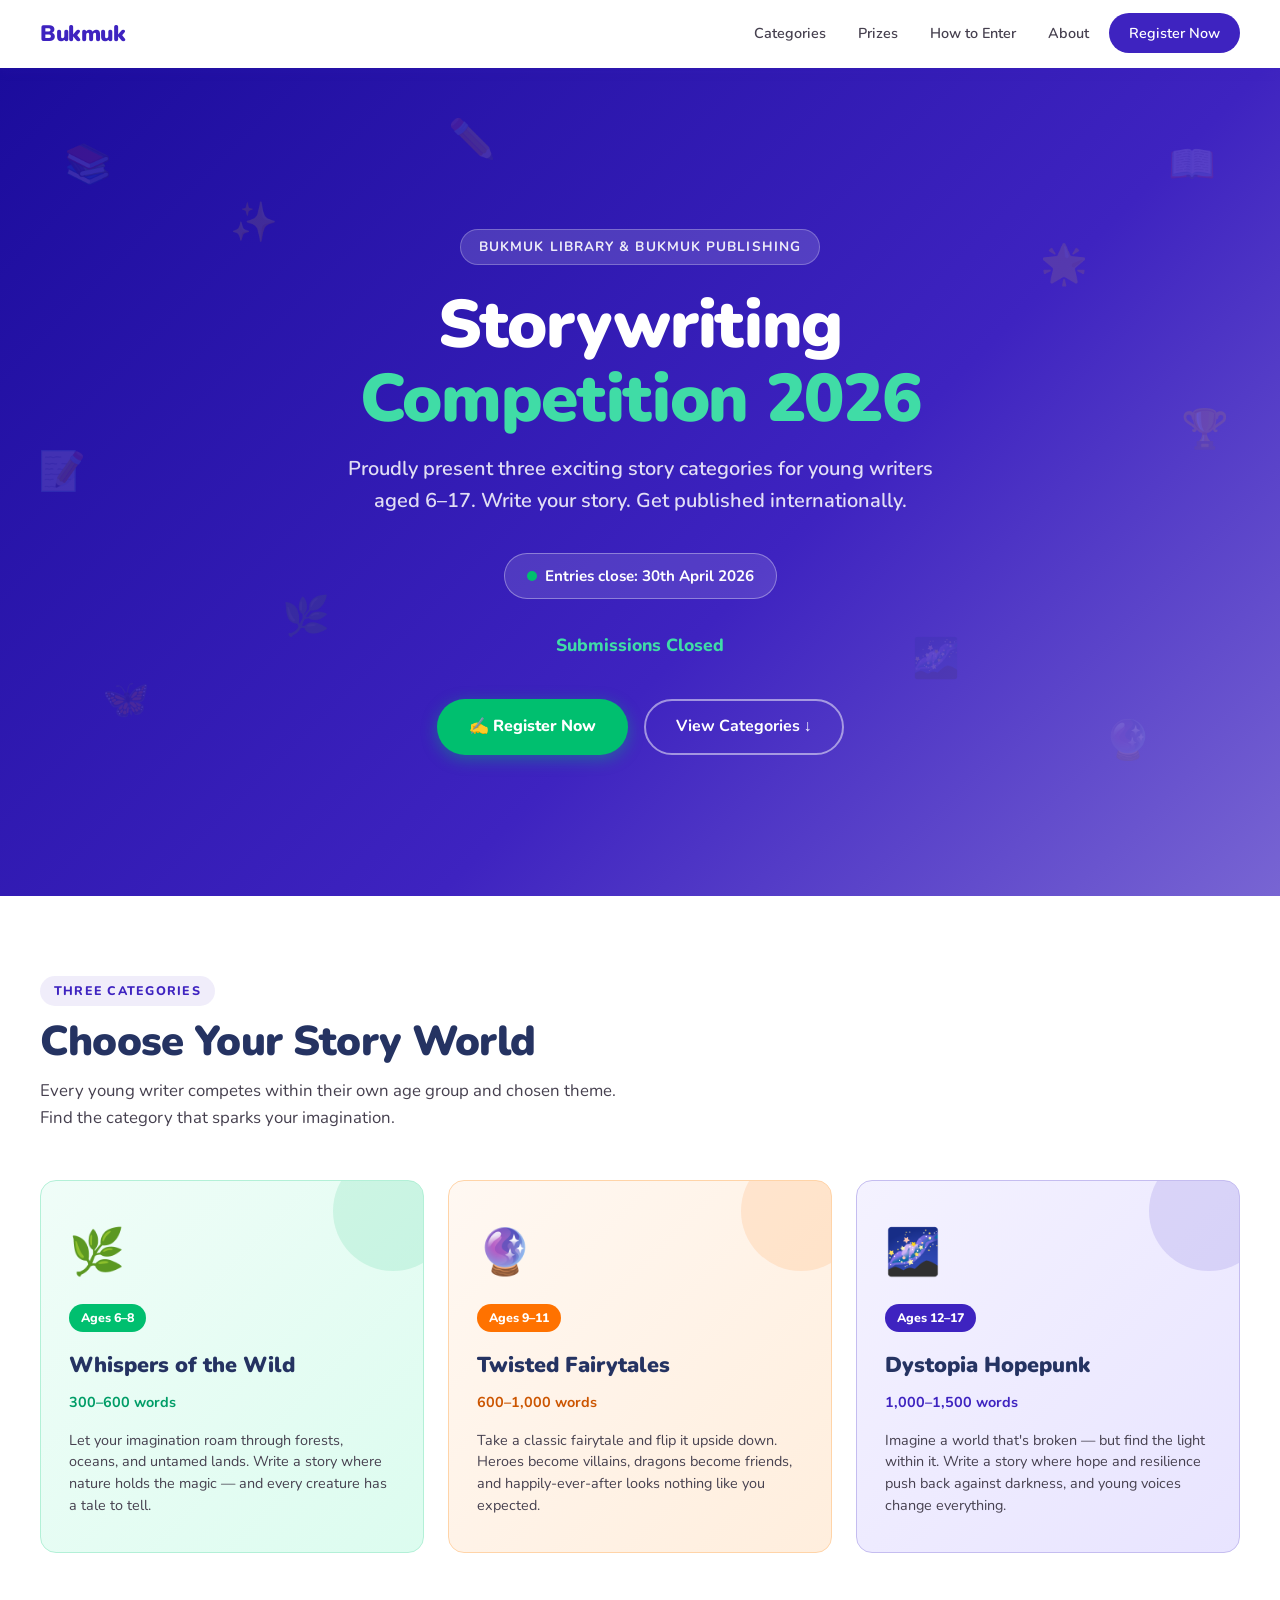
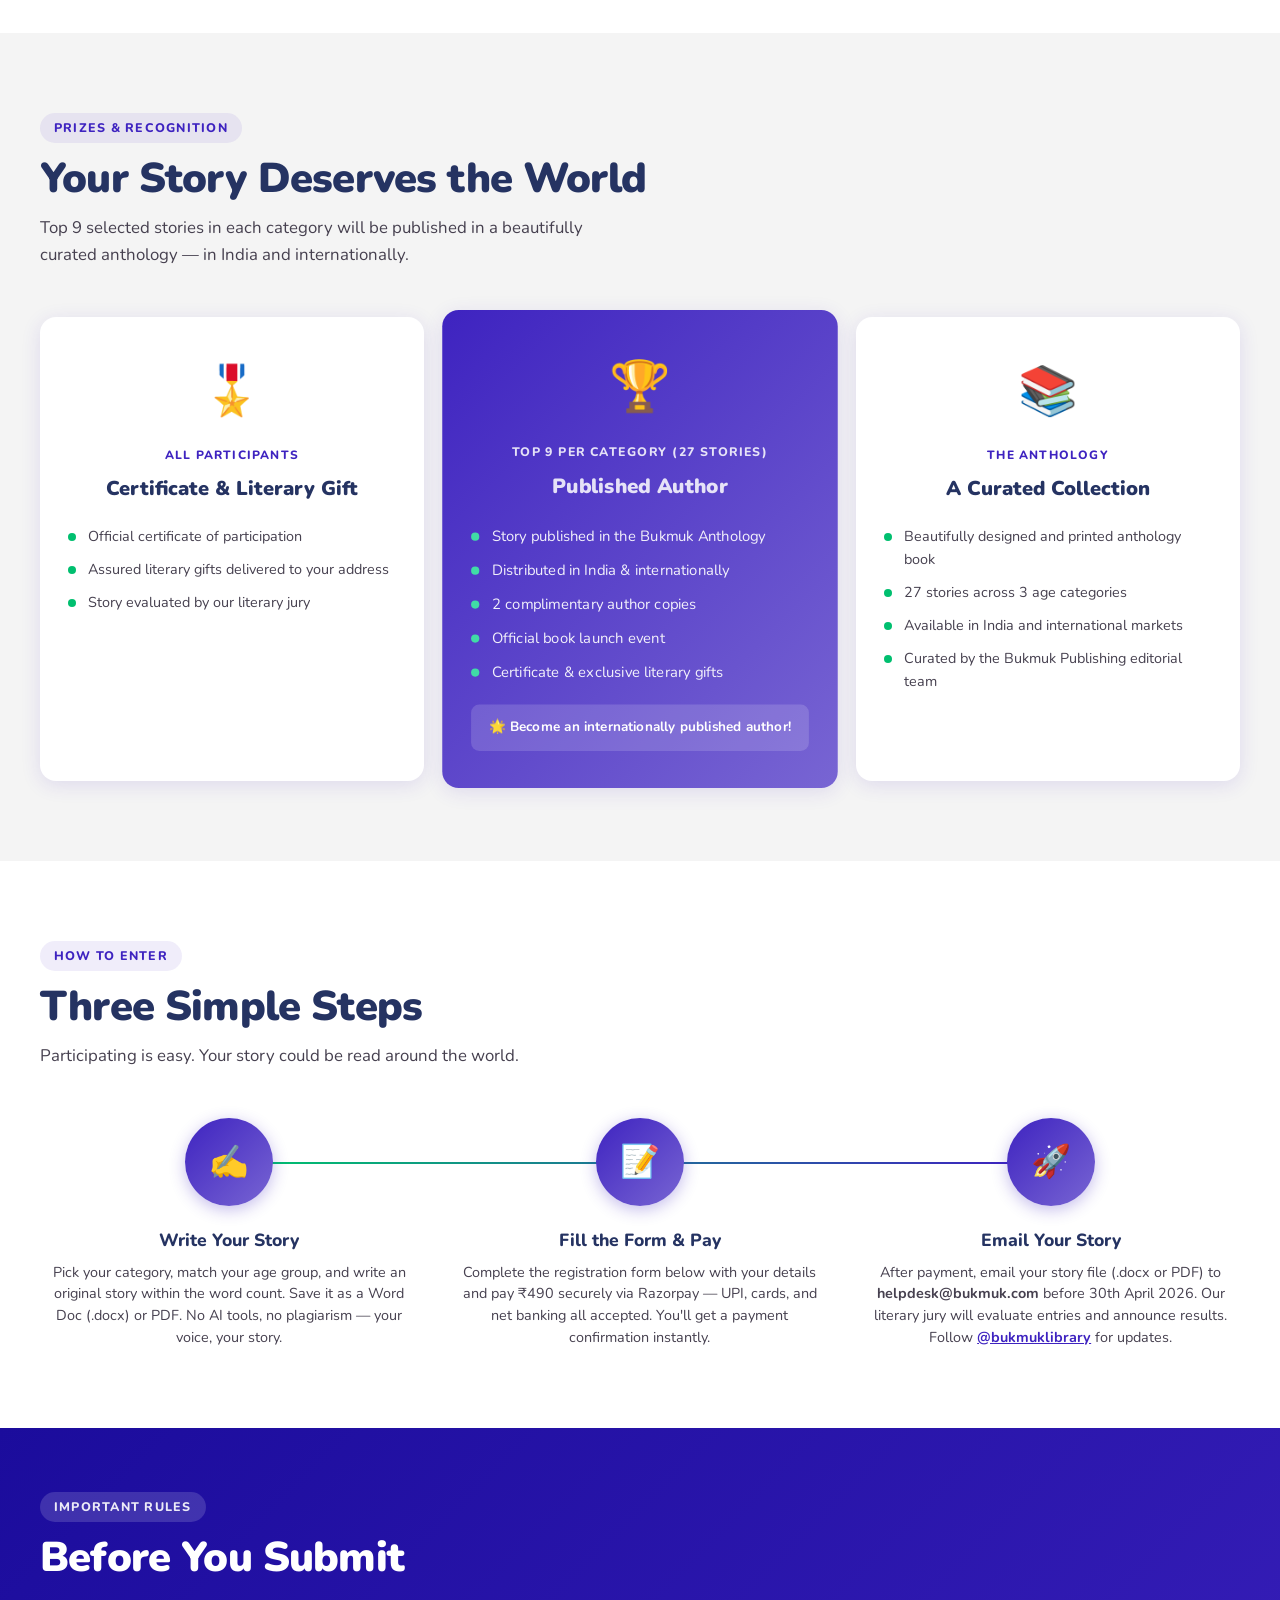
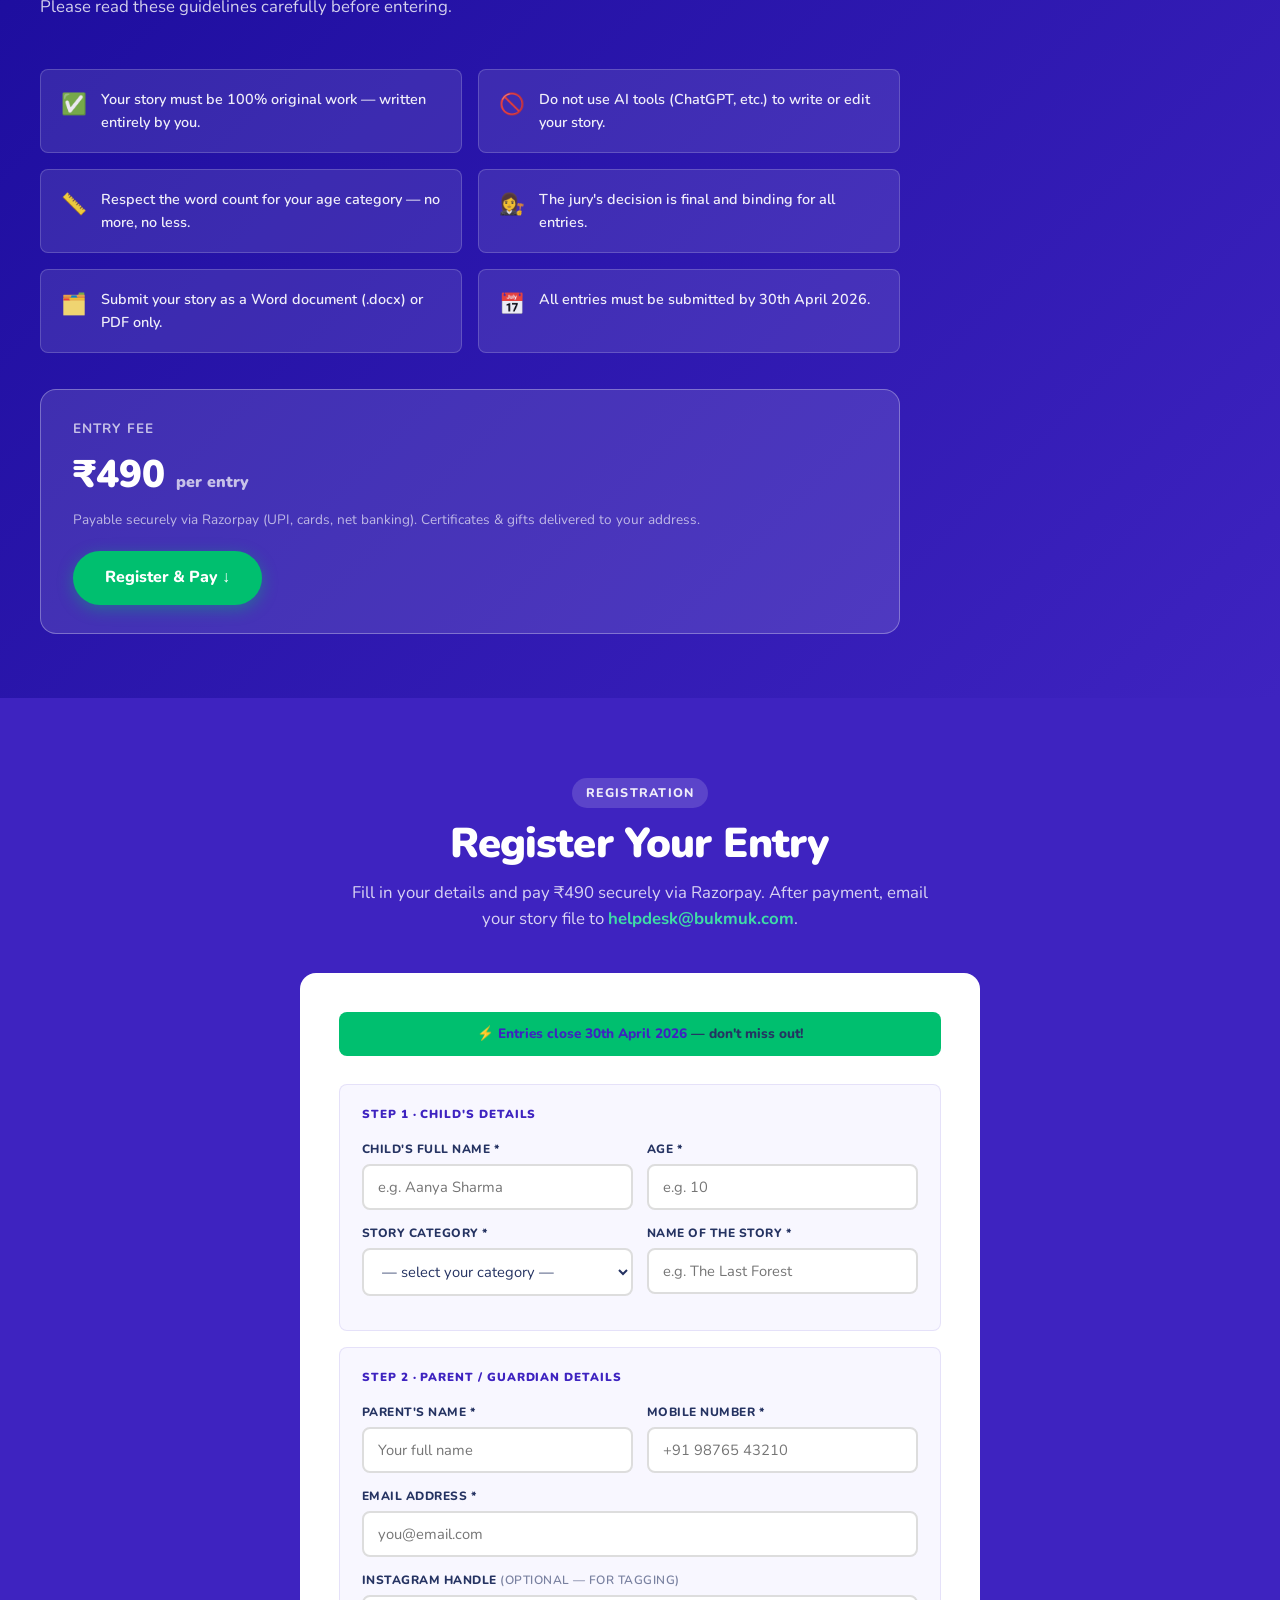
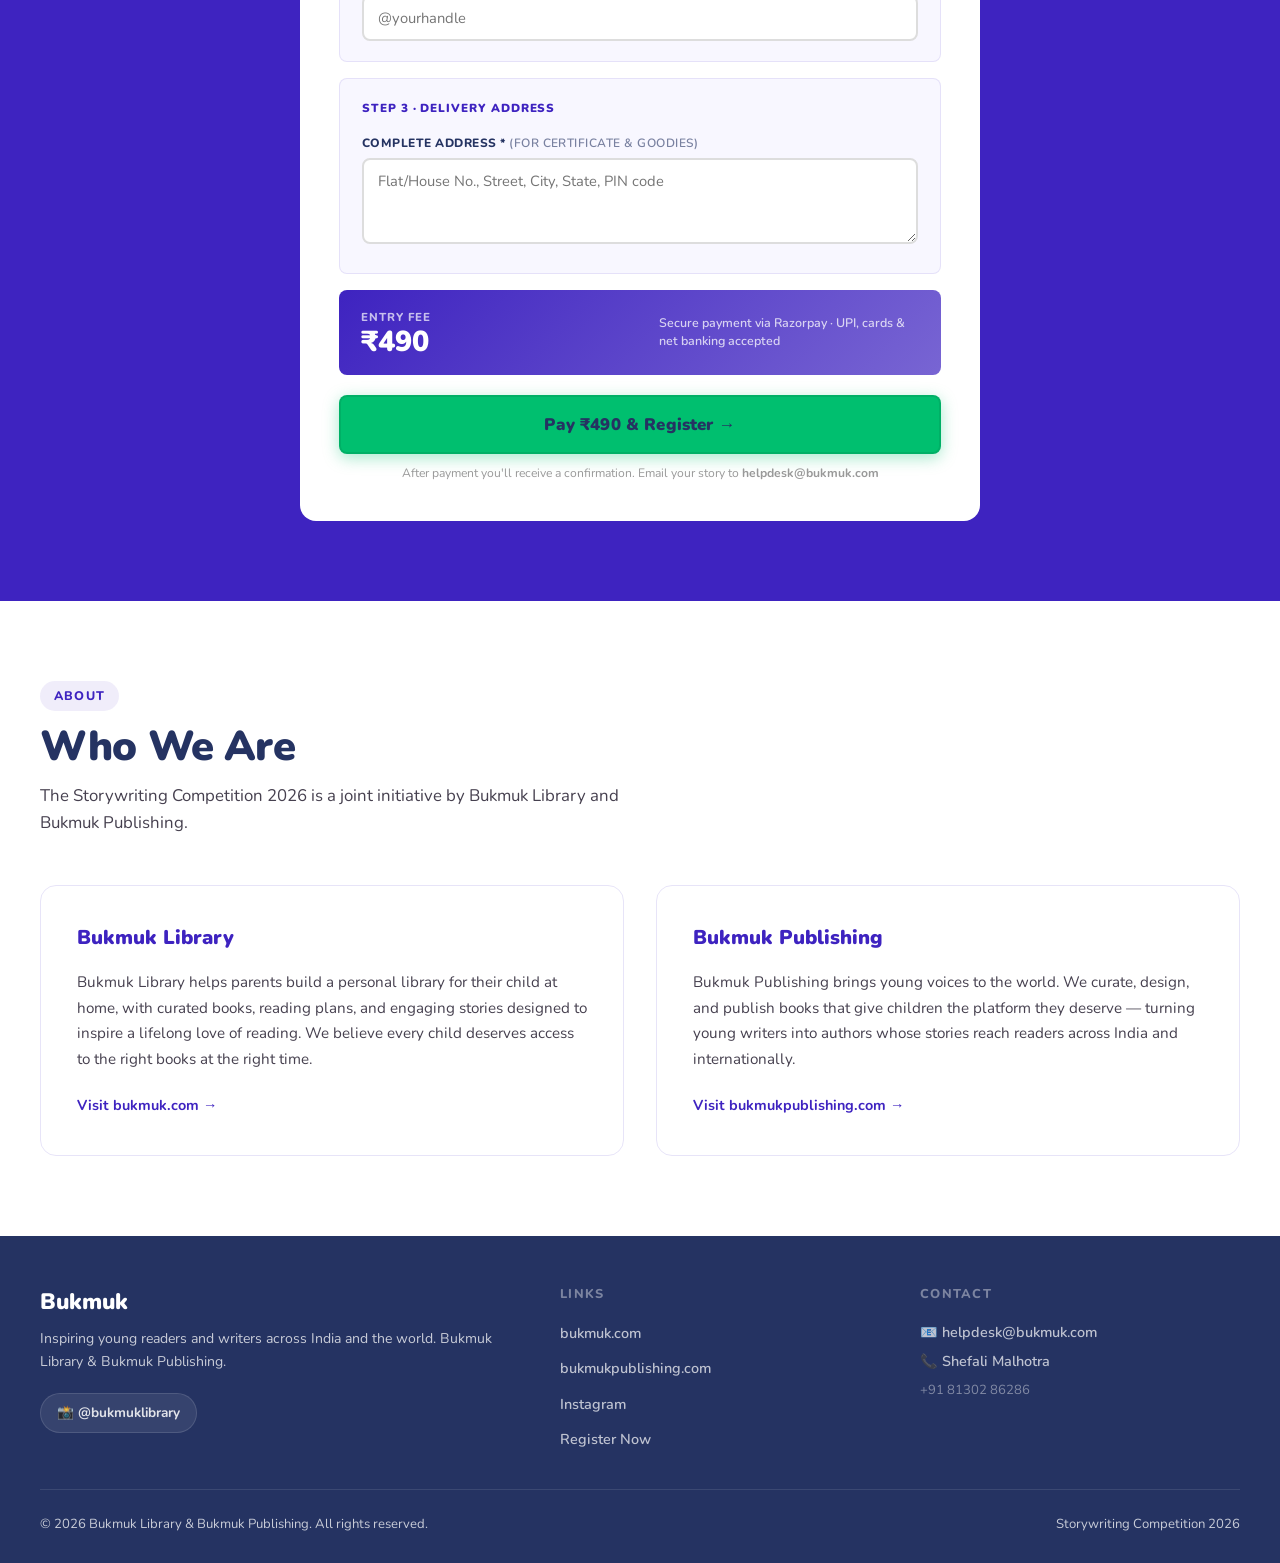
==== index.html @ b2854f67 "Launch Bukmuk Storywriting Competition 2026 landing page Static HTML/CSS/JS page with custom registr" ====
<!DOCTYPE html>
<html lang="en">
<head>
  <meta charset="UTF-8" />
  <meta name="viewport" content="width=device-width, initial-scale=1.0" />
  <title>Storywriting Competition 2026 — Bukmuk Library & Publishing</title>
  <meta name="description" content="Join the Bukmuk Storywriting Competition 2026! Three exciting categories for ages 6–17. Top stories published in an international anthology. Enter by 30th April 2026." />
  <meta property="og:title" content="Storywriting Competition 2026 — Bukmuk" />
  <meta property="og:description" content="Write your story. Get published internationally. Three categories for ages 6–17. Enter by 30th April 2026." />
  <meta property="og:image" content="https://www.bukmuk.com/assets/bukmuk-favicon.png" />
  <link rel="icon" href="https://bukmuk.com/assets/darklogo.png" type="image/png" />
  <link rel="preconnect" href="https://fonts.googleapis.com" />
  <link rel="preconnect" href="https://fonts.gstatic.com" crossorigin />
  <link href="https://fonts.googleapis.com/css2?family=Nunito:wght@400;600;700;800;900&display=swap" rel="stylesheet" />
  <link rel="stylesheet" href="styles.css" />
</head>
<body>

<!-- ─── NAV ─── -->
<nav>
  <div class="nav-inner">
    <a class="nav-logo" href="https://www.bukmuk.com" target="_blank" rel="noopener">
      <img src="https://bukmuk.com/assets/darklogo.png" alt="Bukmuk" onerror="this.style.display='none'" />
      <span class="nav-logo-text">Bukmuk</span>
    </a>
    <ul class="nav-links">
      <li><a href="#categories">Categories</a></li>
      <li><a href="#prizes">Prizes</a></li>
      <li><a href="#how-to">How to Enter</a></li>
      <li><a href="#about">About</a></li>
      <li><a href="#register" class="nav-cta">Register Now</a></li>
    </ul>
    <button class="hamburger" aria-label="Toggle menu">
      <span></span><span></span><span></span>
    </button>
  </div>
</nav>

<!-- ─── HERO ─── -->
<section class="hero" id="home">
  <div class="hero-deco" aria-hidden="true">
    <span>📚</span><span>✨</span><span>✏️</span>
    <span>🌟</span><span>📖</span><span>🦋</span>
    <span>🌿</span><span>🔮</span><span>🌌</span>
    <span>📝</span><span>🏆</span>
  </div>
  <div class="hero-content">
    <div class="hero-organiser">Bukmuk Library &amp; Bukmuk Publishing</div>
    <h1>Storywriting<br /><span>Competition 2026</span></h1>
    <p class="hero-sub">
      Proudly present three exciting story categories for young writers aged 6–17.
      Write your story. Get published internationally.
    </p>
    <div class="deadline-badge">
      <span class="pulse"></span>
      Entries close: 30th April 2026
    </div>
    <div class="countdown" aria-label="Countdown to deadline">
      <div class="count-block">
        <span class="count-num" id="cd-days">--</span>
        <span class="count-label">Days</span>
      </div>
      <div class="count-block">
        <span class="count-num" id="cd-hours">--</span>
        <span class="count-label">Hours</span>
      </div>
      <div class="count-block">
        <span class="count-num" id="cd-minutes">--</span>
        <span class="count-label">Mins</span>
      </div>
      <div class="count-block">
        <span class="count-num" id="cd-seconds">--</span>
        <span class="count-label">Secs</span>
      </div>
    </div>
    <div class="hero-btns">
      <a href="#register" class="btn-primary">✍️ Register Now</a>
      <a href="#categories" class="btn-outline">View Categories ↓</a>
    </div>
  </div>
</section>

<!-- ─── CATEGORIES ─── -->
<section id="categories">
  <div class="section-inner">
    <div class="section-tag">Three Categories</div>
    <h2 class="section-title">Choose Your Story World</h2>
    <p class="section-sub">
      Every young writer competes within their own age group and chosen theme.
      Find the category that sparks your imagination.
    </p>
    <div class="categories-grid">

      <div class="cat-card wild">
        <span class="cat-emoji">🌿</span>
        <div class="cat-badge">Ages 6–8</div>
        <h3 class="cat-name">Whispers of the Wild</h3>
        <p class="cat-accent">300–600 words</p>
        <p class="cat-desc">
          Let your imagination roam through forests, oceans, and untamed lands.
          Write a story where nature holds the magic — and every creature has a tale to tell.
        </p>
      </div>

      <div class="cat-card fairy">
        <span class="cat-emoji">🔮</span>
        <div class="cat-badge">Ages 9–11</div>
        <h3 class="cat-name">Twisted Fairytales</h3>
        <p class="cat-accent">600–1,000 words</p>
        <p class="cat-desc">
          Take a classic fairytale and flip it upside down. Heroes become villains,
          dragons become friends, and happily-ever-after looks nothing like you expected.
        </p>
      </div>

      <div class="cat-card dystopia">
        <span class="cat-emoji">🌌</span>
        <div class="cat-badge">Ages 12–17</div>
        <h3 class="cat-name">Dystopia Hopepunk</h3>
        <p class="cat-accent">1,000–1,500 words</p>
        <p class="cat-desc">
          Imagine a world that's broken — but find the light within it. Write a story
          where hope and resilience push back against darkness, and young voices change everything.
        </p>
      </div>

    </div>
  </div>
</section>

<!-- ─── PRIZES ─── -->
<section id="prizes">
  <div class="section-inner">
    <div class="section-tag">Prizes &amp; Recognition</div>
    <h2 class="section-title">Your Story Deserves the World</h2>
    <p class="section-sub">
      Top 9 selected stories in each category will be published in a beautifully curated
      anthology — in India and internationally.
    </p>
    <div class="prizes-grid">

      <div class="prize-card">
        <span class="prize-icon">🎖️</span>
        <div class="prize-tier">All Participants</div>
        <h3 class="prize-title">Certificate &amp; Literary Gift</h3>
        <ul class="prize-list">
          <li class="prize-item">Official certificate of participation</li>
          <li class="prize-item">Assured literary gifts delivered to your address</li>
          <li class="prize-item">Story evaluated by our literary jury</li>
        </ul>
      </div>

      <div class="prize-card featured">
        <span class="prize-icon">🏆</span>
        <div class="prize-tier">Top 9 Per Category (27 Stories)</div>
        <h3 class="prize-title">Published Author</h3>
        <ul class="prize-list">
          <li class="prize-item">Story published in the Bukmuk Anthology</li>
          <li class="prize-item">Distributed in India &amp; internationally</li>
          <li class="prize-item">2 complimentary author copies</li>
          <li class="prize-item">Official book launch event</li>
          <li class="prize-item">Certificate &amp; exclusive literary gifts</li>
        </ul>
        <div class="prize-highlight">🌟 Become an internationally published author!</div>
      </div>

      <div class="prize-card">
        <span class="prize-icon">📚</span>
        <div class="prize-tier">The Anthology</div>
        <h3 class="prize-title">A Curated Collection</h3>
        <ul class="prize-list">
          <li class="prize-item">Beautifully designed and printed anthology book</li>
          <li class="prize-item">27 stories across 3 age categories</li>
          <li class="prize-item">Available in India and international markets</li>
          <li class="prize-item">Curated by the Bukmuk Publishing editorial team</li>
        </ul>
      </div>

    </div>
  </div>
</section>

<!-- ─── HOW TO ENTER ─── -->
<section id="how-to">
  <div class="section-inner">
    <div class="section-tag">How to Enter</div>
    <h2 class="section-title">Three Simple Steps</h2>
    <p class="section-sub">
      Participating is easy. Your story could be read around the world.
    </p>
    <div class="steps-grid">

      <div class="step">
        <div class="step-num" aria-hidden="true">✍️</div>
        <h3 class="step-title">Write Your Story</h3>
        <p class="step-desc">
          Pick your category, match your age group, and write an original story
          within the word count. Save it as a Word Doc (.docx) or PDF.
          No AI tools, no plagiarism — your voice, your story.
        </p>
      </div>

      <div class="step">
        <div class="step-num" aria-hidden="true">📝</div>
        <h3 class="step-title">Fill the Form &amp; Pay</h3>
        <p class="step-desc">
          Complete the registration form below with your details and pay
          ₹490 securely via Razorpay — UPI, cards, and net banking all accepted.
          You'll get a payment confirmation instantly.
        </p>
      </div>

      <div class="step">
        <div class="step-num" aria-hidden="true">🚀</div>
        <h3 class="step-title">Email Your Story</h3>
        <p class="step-desc">
          After payment, email your story file (.docx or PDF) to
          <strong>helpdesk@bukmuk.com</strong> before 30th April 2026.
          Our literary jury will evaluate entries and announce results.
          Follow <a href="https://www.instagram.com/bukmuklibrary/" target="_blank" rel="noopener" style="color:var(--primary);font-weight:700;">@bukmuklibrary</a> for updates.
        </p>
      </div>

    </div>
  </div>
</section>

<!-- ─── RULES ─── -->
<section id="rules">
  <div class="section-inner">
    <div class="section-tag">Important Rules</div>
    <h2 class="section-title">Before You Submit</h2>
    <p class="section-sub">Please read these guidelines carefully before entering.</p>
    <div class="rules-grid">
      <div class="rule-item">
        <span class="rule-icon">✅</span>
        <span>Your story must be 100% original work — written entirely by you.</span>
      </div>
      <div class="rule-item">
        <span class="rule-icon">🚫</span>
        <span>Do not use AI tools (ChatGPT, etc.) to write or edit your story.</span>
      </div>
      <div class="rule-item">
        <span class="rule-icon">📏</span>
        <span>Respect the word count for your age category — no more, no less.</span>
      </div>
      <div class="rule-item">
        <span class="rule-icon">👩‍⚖️</span>
        <span>The jury's decision is final and binding for all entries.</span>
      </div>
      <div class="rule-item">
        <span class="rule-icon">🗂️</span>
        <span>Submit your story as a Word document (.docx) or PDF only.</span>
      </div>
      <div class="rule-item">
        <span class="rule-icon">📅</span>
        <span>All entries must be submitted by 30th April 2026.</span>
      </div>
    </div>
    <div class="entry-fee-box">
      <div>
        <div class="fee-label">Entry Fee</div>
        <div class="fee-amount">₹490 <span style="font-size:1rem;opacity:0.7;">per entry</span></div>
        <div class="fee-note">Payable securely via Razorpay (UPI, cards, net banking). Certificates &amp; gifts delivered to your address.</div>
      </div>
      <a href="#register" class="btn-primary" style="background:var(--accent);">Register &amp; Pay ↓</a>
    </div>
  </div>
</section>

<!-- ─── REGISTRATION FORM ─── -->
<section id="register" style="background:var(--primary);">
  <div class="section-inner" style="text-align:center;">
    <div class="section-tag" style="background:rgba(255,255,255,0.15);color:rgba(255,255,255,0.9);">Registration</div>
    <h2 class="section-title" style="color:var(--white);">Register Your Entry</h2>
    <p class="section-sub" style="margin:0 auto 40px;color:rgba(255,255,255,0.8);">
      Fill in your details and pay ₹490 securely via Razorpay.
      After payment, email your story file to <strong style="color:var(--accent-light);">helpdesk@bukmuk.com</strong>.
    </p>

    <div class="reg-form" id="reg-form-wrap">
      <div class="urgency-bar">
        ⚡ <span>Entries close 30th April 2026</span> — don't miss out!
      </div>

      <form id="entryForm" onsubmit="return false;" novalidate>

        <!-- STEP 1: Child details -->
        <div class="form-section">
          <div class="form-section-label">Step 1 · Child's Details</div>
          <div class="form-row">
            <div class="fg">
              <label for="child_name">Child's Full Name *</label>
              <input type="text" id="child_name" placeholder="e.g. Aanya Sharma" required />
            </div>
            <div class="fg">
              <label for="child_age">Age *</label>
              <input type="number" id="child_age" placeholder="e.g. 10" min="6" max="17" required />
            </div>
          </div>
          <div class="form-row">
            <div class="fg">
              <label for="theme">Story Category *</label>
              <select id="theme" required>
                <option value="">— select your category —</option>
                <option value="Whispers of the Wild (Ages 6–8, 300–600 words)">🌿 Whispers of the Wild &nbsp;·&nbsp; Ages 6–8</option>
                <option value="Twisted Fairytales (Ages 9–11, 600–1000 words)">🔮 Twisted Fairytales &nbsp;·&nbsp; Ages 9–11</option>
                <option value="Dystopia Hopepunk (Ages 12–17, 1000–1500 words)">🌌 Dystopia Hopepunk &nbsp;·&nbsp; Ages 12–17</option>
              </select>
            </div>
            <div class="fg">
              <label for="story_title">Name of the Story *</label>
              <input type="text" id="story_title" placeholder="e.g. The Last Forest" required />
            </div>
          </div>
        </div>

        <!-- STEP 2: Parent / Contact -->
        <div class="form-section">
          <div class="form-section-label">Step 2 · Parent / Guardian Details</div>
          <div class="form-row">
            <div class="fg">
              <label for="parent_name">Parent's Name *</label>
              <input type="text" id="parent_name" placeholder="Your full name" required />
            </div>
            <div class="fg">
              <label for="mobile">Mobile Number *</label>
              <input type="tel" id="mobile" placeholder="+91 98765 43210" required />
            </div>
          </div>
          <div class="fg">
            <label for="email">Email Address *</label>
            <input type="email" id="email" placeholder="you@email.com" required />
          </div>
          <div class="fg">
            <label for="instagram">Instagram Handle <span style="font-weight:600;opacity:0.6;">(optional — for tagging)</span></label>
            <input type="text" id="instagram" placeholder="@yourhandle" />
          </div>
        </div>

        <!-- STEP 3: Delivery address -->
        <div class="form-section">
          <div class="form-section-label">Step 3 · Delivery Address</div>
          <div class="fg">
            <label for="address">Complete Address * <span style="font-weight:600;opacity:0.6;">(for certificate &amp; goodies)</span></label>
            <textarea id="address" rows="3" placeholder="Flat/House No., Street, City, State, PIN code" required></textarea>
          </div>
        </div>

        <!-- FEE BOX -->
        <div class="fee-preview">
          <div>
            <div class="fee-preview-label">Entry Fee</div>
            <div class="fee-preview-amt">₹490</div>
          </div>
          <div class="fee-preview-note">
            Secure payment via Razorpay · UPI, cards &amp; net banking accepted
          </div>
        </div>

        <button type="button" id="pay-btn" onclick="startPayment()">
          Pay ₹490 &amp; Register →
        </button>
        <p class="form-note">After payment you'll receive a confirmation. Email your story to <strong>helpdesk@bukmuk.com</strong></p>
      </form>
    </div>

  </div>
</section>

<!-- ─── ABOUT ─── -->
<section id="about">
  <div class="section-inner">
    <div class="section-tag">About</div>
    <h2 class="section-title">Who We Are</h2>
    <p class="section-sub">The Storywriting Competition 2026 is a joint initiative by Bukmuk Library and Bukmuk Publishing.</p>
    <div class="about-grid">

      <div class="about-card">
        <div class="about-logo-wrap">
          <img src="https://bukmuk.com/assets/darklogo.png" alt="Bukmuk Library" onerror="this.style.display='none'" />
          <span class="about-brand-name">Bukmuk Library</span>
        </div>
        <p>
          Bukmuk Library helps parents build a personal library for their child at home,
          with curated books, reading plans, and engaging stories designed to inspire
          a lifelong love of reading. We believe every child deserves access to the right
          books at the right time.
        </p>
        <a href="https://www.bukmuk.com" target="_blank" rel="noopener" class="about-link">
          Visit bukmuk.com →
        </a>
      </div>

      <div class="about-card">
        <div class="about-logo-wrap">
          <img src="https://bukmuk.com/assets/darklogo.png" alt="Bukmuk Publishing" onerror="this.style.display='none'" />
          <span class="about-brand-name">Bukmuk Publishing</span>
        </div>
        <p>
          Bukmuk Publishing brings young voices to the world. We curate, design, and
          publish books that give children the platform they deserve — turning young
          writers into authors whose stories reach readers across India and internationally.
        </p>
        <a href="https://bukmukpublishing.com" target="_blank" rel="noopener" class="about-link">
          Visit bukmukpublishing.com →
        </a>
      </div>

    </div>
  </div>
</section>

<!-- ─── FOOTER ─── -->
<footer>
  <div class="footer-inner">
    <div class="footer-top">
      <div>
        <div class="footer-brand-name">Bukmuk</div>
        <p class="footer-brand-desc">
          Inspiring young readers and writers across India and the world.
          Bukmuk Library &amp; Bukmuk Publishing.
        </p>
        <a href="https://www.instagram.com/bukmuklibrary/" target="_blank" rel="noopener" class="social-link">
          📸 @bukmuklibrary
        </a>
      </div>
      <div class="footer-col">
        <h4>Links</h4>
        <ul>
          <li><a href="https://www.bukmuk.com" target="_blank" rel="noopener">bukmuk.com</a></li>
          <li><a href="https://bukmukpublishing.com" target="_blank" rel="noopener">bukmukpublishing.com</a></li>
          <li><a href="https://www.instagram.com/bukmuklibrary/" target="_blank" rel="noopener">Instagram</a></li>
          <li><a href="#register">Register Now</a></li>
        </ul>
      </div>
      <div class="footer-col">
        <h4>Contact</h4>
        <p class="contact-line">📧 <a href="mailto:helpdesk@bukmuk.com">helpdesk@bukmuk.com</a></p>
        <p class="contact-line">📞 <a href="tel:+918130286286">Shefali Malhotra</a></p>
        <p class="contact-line" style="font-size:0.82rem;opacity:0.6;margin-top:4px;">+91 81302 86286</p>
      </div>
    </div>
    <div class="footer-bottom">
      <span>© 2026 Bukmuk Library &amp; Bukmuk Publishing. All rights reserved.</span>
      <span>Storywriting Competition 2026</span>
    </div>
  </div>
</footer>

<script src="https://checkout.razorpay.com/v1/checkout.js"></script>
<script src="script.js"></script>
</body>
</html>
---- styles.css ----
:root {
  --primary: #3e23c0;
  --primary-dark: #1b0c9c;
  --primary-light: #7865d3;
  --accent: #00bf6f;
  --accent-dark: #009d67;
  --accent-light: #40dca6;
  --warm: #ff7200;
  --warm-light: #ff9c40;
  --bg: #f4f4f4;
  --white: #ffffff;
  --text-dark: #253362;
  --text-body: #46404f;
  --shadow: 0 4px 20px rgba(62, 35, 192, 0.12);
  --shadow-hover: 0 8px 30px rgba(62, 35, 192, 0.22);
  --radius: 16px;
  --radius-sm: 8px;
}

* { margin: 0; padding: 0; box-sizing: border-box; }

html { scroll-behavior: smooth; }

body {
  font-family: 'Nunito', sans-serif;
  background: var(--bg);
  color: var(--text-body);
  line-height: 1.6;
  overflow-x: hidden;
}

/* ─── NAV ─── */
nav {
  position: sticky;
  top: 0;
  z-index: 1000;
  background: var(--white);
  box-shadow: 0 2px 12px rgba(62, 35, 192, 0.1);
  padding: 0 24px;
}

.nav-inner {
  max-width: 1200px;
  margin: 0 auto;
  display: flex;
  align-items: center;
  justify-content: space-between;
  height: 68px;
}

.nav-logo {
  display: flex;
  align-items: center;
  gap: 10px;
  text-decoration: none;
}

.nav-logo img {
  height: 36px;
  width: auto;
}

.nav-logo-text {
  font-size: 1.4rem;
  font-weight: 900;
  color: var(--primary);
  letter-spacing: -0.02em;
}

.nav-links {
  display: flex;
  align-items: center;
  gap: 8px;
  list-style: none;
}

.nav-links a {
  text-decoration: none;
  color: var(--text-body);
  font-weight: 600;
  font-size: 0.9rem;
  padding: 8px 12px;
  border-radius: var(--radius-sm);
  transition: color 0.2s, background 0.2s;
}

.nav-links a:hover { color: var(--primary); background: rgba(62, 35, 192, 0.06); }

.nav-cta {
  background: var(--primary) !important;
  color: var(--white) !important;
  padding: 10px 20px !important;
  border-radius: 50px !important;
}

.nav-cta:hover { background: var(--primary-dark) !important; }

.hamburger {
  display: none;
  flex-direction: column;
  gap: 5px;
  cursor: pointer;
  padding: 8px;
  background: none;
  border: none;
}

.hamburger span {
  display: block;
  width: 24px;
  height: 2.5px;
  background: var(--primary);
  border-radius: 2px;
  transition: all 0.3s;
}

.hamburger.open span:nth-child(1) { transform: rotate(45deg) translate(5px, 5px); }
.hamburger.open span:nth-child(2) { opacity: 0; }
.hamburger.open span:nth-child(3) { transform: rotate(-45deg) translate(5px, -5px); }

/* ─── HERO ─── */
.hero {
  background: linear-gradient(135deg, var(--primary-dark) 0%, var(--primary) 60%, var(--primary-light) 100%);
  min-height: 92vh;
  display: flex;
  align-items: center;
  justify-content: center;
  text-align: center;
  position: relative;
  overflow: hidden;
  padding: 80px 24px 60px;
}

.hero-deco {
  position: absolute;
  inset: 0;
  pointer-events: none;
  overflow: hidden;
}

.hero-deco span {
  position: absolute;
  font-size: clamp(1.5rem, 3vw, 2.8rem);
  opacity: 0.12;
  animation: float 6s ease-in-out infinite;
  user-select: none;
}

.hero-deco span:nth-child(1)  { top: 8%;  left: 5%;  animation-delay: 0s; }
.hero-deco span:nth-child(2)  { top: 15%; left: 18%; animation-delay: 1s; }
.hero-deco span:nth-child(3)  { top: 5%;  left: 35%; animation-delay: 2s; }
.hero-deco span:nth-child(4)  { top: 20%; right: 15%;animation-delay: 0.5s; }
.hero-deco span:nth-child(5)  { top: 8%;  right: 5%; animation-delay: 1.5s; }
.hero-deco span:nth-child(6)  { bottom: 20%; left: 8%; animation-delay: 2.5s; }
.hero-deco span:nth-child(7)  { bottom: 30%; left: 22%;animation-delay: 0.8s; }
.hero-deco span:nth-child(8)  { bottom: 15%; right: 10%;animation-delay: 1.8s; }
.hero-deco span:nth-child(9)  { bottom: 25%; right: 25%;animation-delay: 0.3s; }
.hero-deco span:nth-child(10) { top: 45%; left: 3%;  animation-delay: 2.2s; }
.hero-deco span:nth-child(11) { top: 40%; right: 4%; animation-delay: 1.2s; }

@keyframes float {
  0%, 100% { transform: translateY(0) rotate(0deg); }
  50% { transform: translateY(-14px) rotate(8deg); }
}

.hero-content { position: relative; z-index: 1; max-width: 820px; }

.hero-organiser {
  display: inline-block;
  background: rgba(255,255,255,0.15);
  color: rgba(255,255,255,0.9);
  font-size: 0.85rem;
  font-weight: 700;
  letter-spacing: 0.08em;
  text-transform: uppercase;
  padding: 6px 18px;
  border-radius: 50px;
  margin-bottom: 24px;
  border: 1px solid rgba(255,255,255,0.25);
}

.hero h1 {
  font-size: clamp(2.4rem, 6vw, 4.2rem);
  font-weight: 900;
  color: var(--white);
  line-height: 1.1;
  letter-spacing: -0.02em;
  margin-bottom: 16px;
}

.hero h1 span { color: var(--accent-light); }

.hero-sub {
  font-size: clamp(1rem, 2.5vw, 1.25rem);
  color: rgba(255,255,255,0.85);
  font-weight: 600;
  margin-bottom: 36px;
  max-width: 600px;
  margin-left: auto;
  margin-right: auto;
}

.deadline-badge {
  display: inline-flex;
  align-items: center;
  gap: 8px;
  background: rgba(255,255,255,0.12);
  border: 1.5px solid rgba(255,255,255,0.35);
  color: var(--white);
  padding: 10px 22px;
  border-radius: 50px;
  font-weight: 700;
  font-size: 0.95rem;
  margin-bottom: 32px;
}

.deadline-badge .pulse {
  width: 10px;
  height: 10px;
  background: var(--accent);
  border-radius: 50%;
  animation: pulse 1.5s ease-in-out infinite;
  flex-shrink: 0;
}

@keyframes pulse {
  0%, 100% { transform: scale(1); opacity: 1; }
  50% { transform: scale(1.4); opacity: 0.7; }
}

/* Countdown */
.countdown {
  display: flex;
  justify-content: center;
  gap: 16px;
  margin-bottom: 40px;
}

.count-block {
  background: rgba(255,255,255,0.12);
  border: 1px solid rgba(255,255,255,0.2);
  border-radius: var(--radius-sm);
  padding: 12px 18px;
  min-width: 72px;
  text-align: center;
}

.count-num {
  display: block;
  font-size: 2rem;
  font-weight: 900;
  color: var(--white);
  line-height: 1;
}

.count-label {
  display: block;
  font-size: 0.7rem;
  font-weight: 700;
  color: rgba(255,255,255,0.65);
  text-transform: uppercase;
  letter-spacing: 0.06em;
  margin-top: 4px;
}

.hero-btns {
  display: flex;
  gap: 16px;
  justify-content: center;
  flex-wrap: wrap;
}

.btn-primary {
  background: var(--accent);
  color: var(--white);
  text-decoration: none;
  font-weight: 800;
  font-size: 1rem;
  padding: 14px 32px;
  border-radius: 50px;
  transition: background 0.2s, transform 0.2s, box-shadow 0.2s;
  display: inline-flex;
  align-items: center;
  gap: 8px;
  box-shadow: 0 4px 16px rgba(0, 191, 111, 0.4);
}

.btn-primary:hover {
  background: var(--accent-dark);
  transform: translateY(-2px);
  box-shadow: 0 8px 24px rgba(0, 191, 111, 0.5);
}

.btn-outline {
  background: transparent;
  color: var(--white);
  text-decoration: none;
  font-weight: 700;
  font-size: 1rem;
  padding: 13px 30px;
  border-radius: 50px;
  border: 2px solid rgba(255,255,255,0.5);
  transition: all 0.2s;
  display: inline-flex;
  align-items: center;
  gap: 8px;
}

.btn-outline:hover {
  background: rgba(255,255,255,0.12);
  border-color: rgba(255,255,255,0.8);
  transform: translateY(-2px);
}

/* ─── SECTIONS COMMON ─── */
section { padding: 80px 24px; }
.section-inner { max-width: 1200px; margin: 0 auto; }

.section-tag {
  display: inline-block;
  background: rgba(62, 35, 192, 0.08);
  color: var(--primary);
  font-size: 0.78rem;
  font-weight: 800;
  letter-spacing: 0.1em;
  text-transform: uppercase;
  padding: 5px 14px;
  border-radius: 50px;
  margin-bottom: 12px;
}

.section-title {
  font-size: clamp(1.8rem, 4vw, 2.6rem);
  font-weight: 900;
  color: var(--text-dark);
  line-height: 1.15;
  margin-bottom: 12px;
  letter-spacing: -0.02em;
}

.section-sub {
  font-size: 1.05rem;
  color: var(--text-body);
  max-width: 600px;
  margin-bottom: 48px;
}

/* ─── CATEGORIES ─── */
#categories { background: var(--white); }

.categories-grid {
  display: grid;
  grid-template-columns: repeat(3, 1fr);
  gap: 24px;
}

.cat-card {
  border-radius: var(--radius);
  padding: 36px 28px;
  position: relative;
  overflow: hidden;
  transition: transform 0.3s, box-shadow 0.3s;
  cursor: default;
}

.cat-card:hover {
  transform: translateY(-6px);
  box-shadow: var(--shadow-hover);
}

.cat-card::before {
  content: '';
  position: absolute;
  top: -30px;
  right: -30px;
  width: 120px;
  height: 120px;
  border-radius: 50%;
  opacity: 0.12;
  transition: transform 0.3s;
}

.cat-card:hover::before { transform: scale(1.3); }

.cat-card.wild {
  background: linear-gradient(135deg, #f0fdf8, #dcfcef);
  border: 1.5px solid #b3f0d7;
}
.cat-card.wild::before { background: var(--accent); }
.cat-card.wild .cat-accent { color: var(--accent-dark); }
.cat-card.wild .cat-badge { background: var(--accent); }

.cat-card.fairy {
  background: linear-gradient(135deg, #fff8f2, #ffeedd);
  border: 1.5px solid #ffd4a8;
}
.cat-card.fairy::before { background: var(--warm); }
.cat-card.fairy .cat-accent { color: #cc5500; }
.cat-card.fairy .cat-badge { background: var(--warm); }

.cat-card.dystopia {
  background: linear-gradient(135deg, #f4f2ff, #e8e4ff);
  border: 1.5px solid #c5bdf0;
}
.cat-card.dystopia::before { background: var(--primary); }
.cat-card.dystopia .cat-accent { color: var(--primary); }
.cat-card.dystopia .cat-badge { background: var(--primary); }

.cat-emoji {
  font-size: 2.8rem;
  margin-bottom: 16px;
  display: block;
}

.cat-name {
  font-size: 1.35rem;
  font-weight: 900;
  color: var(--text-dark);
  margin-bottom: 8px;
}

.cat-accent {
  font-weight: 700;
  font-size: 0.9rem;
  margin-bottom: 16px;
}

.cat-badge {
  display: inline-block;
  color: var(--white);
  font-size: 0.78rem;
  font-weight: 800;
  padding: 4px 12px;
  border-radius: 50px;
  margin-bottom: 16px;
}

.cat-desc {
  font-size: 0.9rem;
  color: var(--text-body);
  line-height: 1.5;
}

/* ─── PRIZES ─── */
#prizes { background: var(--bg); }

.prizes-grid {
  display: grid;
  grid-template-columns: repeat(3, 1fr);
  gap: 24px;
}

.prize-card {
  background: var(--white);
  border-radius: var(--radius);
  padding: 36px 28px;
  text-align: center;
  box-shadow: var(--shadow);
  transition: transform 0.3s, box-shadow 0.3s;
  position: relative;
  overflow: hidden;
}

.prize-card:hover {
  transform: translateY(-4px);
  box-shadow: var(--shadow-hover);
}

.prize-card.featured {
  background: linear-gradient(135deg, var(--primary), var(--primary-light));
  color: var(--white);
  transform: scale(1.03);
}

.prize-card.featured:hover {
  transform: scale(1.03) translateY(-4px);
}

.prize-card.featured .prize-title,
.prize-card.featured .prize-tier { color: rgba(255,255,255,0.85); }
.prize-card.featured .prize-item { color: rgba(255,255,255,0.92); }
.prize-card.featured .prize-item::before { background: var(--accent-light); }

.prize-icon { font-size: 3rem; margin-bottom: 16px; display: block; }

.prize-tier {
  font-size: 0.75rem;
  font-weight: 800;
  letter-spacing: 0.1em;
  text-transform: uppercase;
  color: var(--primary);
  margin-bottom: 8px;
}

.prize-title {
  font-size: 1.25rem;
  font-weight: 900;
  color: var(--text-dark);
  margin-bottom: 20px;
}

.prize-list {
  list-style: none;
  text-align: left;
  display: flex;
  flex-direction: column;
  gap: 10px;
}

.prize-item {
  font-size: 0.9rem;
  color: var(--text-body);
  padding-left: 20px;
  position: relative;
}

.prize-item::before {
  content: '';
  position: absolute;
  left: 0;
  top: 8px;
  width: 8px;
  height: 8px;
  background: var(--accent);
  border-radius: 50%;
}

.prize-highlight {
  margin-top: 20px;
  padding: 12px 16px;
  background: rgba(0, 191, 111, 0.1);
  border-radius: var(--radius-sm);
  font-size: 0.82rem;
  font-weight: 700;
  color: var(--accent-dark);
  text-align: center;
}

.prize-card.featured .prize-highlight {
  background: rgba(255,255,255,0.15);
  color: var(--white);
}

/* ─── HOW TO ENTER ─── */
#how-to { background: var(--white); }

.steps-grid {
  display: grid;
  grid-template-columns: repeat(3, 1fr);
  gap: 32px;
  position: relative;
}

.steps-grid::before {
  content: '';
  position: absolute;
  top: 44px;
  left: calc(16.66% + 24px);
  right: calc(16.66% + 24px);
  height: 2px;
  background: linear-gradient(90deg, var(--accent), var(--primary));
  z-index: 0;
}

.step {
  text-align: center;
  position: relative;
  z-index: 1;
}

.step-num {
  width: 88px;
  height: 88px;
  border-radius: 50%;
  display: flex;
  align-items: center;
  justify-content: center;
  margin: 0 auto 20px;
  font-size: 2rem;
  background: linear-gradient(135deg, var(--primary), var(--primary-light));
  box-shadow: 0 4px 16px rgba(62, 35, 192, 0.3);
  transition: transform 0.3s;
}

.step:hover .step-num { transform: scale(1.1) rotate(-5deg); }

.step-title {
  font-size: 1.1rem;
  font-weight: 800;
  color: var(--text-dark);
  margin-bottom: 8px;
}

.step-desc {
  font-size: 0.9rem;
  color: var(--text-body);
  line-height: 1.5;
}

/* ─── RULES ─── */
#rules {
  background: linear-gradient(135deg, var(--primary-dark) 0%, var(--primary) 100%);
  padding: 64px 24px;
}

#rules .section-tag {
  background: rgba(255,255,255,0.15);
  color: rgba(255,255,255,0.9);
}

#rules .section-title { color: var(--white); }
#rules .section-sub { color: rgba(255,255,255,0.8); }

.rules-grid {
  display: grid;
  grid-template-columns: repeat(2, 1fr);
  gap: 16px;
  max-width: 860px;
}

.rule-item {
  background: rgba(255,255,255,0.1);
  border: 1px solid rgba(255,255,255,0.18);
  border-radius: var(--radius-sm);
  padding: 18px 20px;
  display: flex;
  gap: 14px;
  align-items: flex-start;
  color: rgba(255,255,255,0.92);
  font-size: 0.9rem;
  font-weight: 600;
}

.rule-icon { font-size: 1.3rem; flex-shrink: 0; }

.entry-fee-box {
  margin-top: 36px;
  background: rgba(255,255,255,0.12);
  border: 1.5px solid rgba(255,255,255,0.3);
  border-radius: var(--radius);
  padding: 28px 32px;
  display: flex;
  align-items: center;
  justify-content: space-between;
  flex-wrap: wrap;
  gap: 20px;
  max-width: 860px;
}

.fee-label {
  font-size: 0.85rem;
  font-weight: 700;
  color: rgba(255,255,255,0.7);
  text-transform: uppercase;
  letter-spacing: 0.08em;
  margin-bottom: 4px;
}

.fee-amount {
  font-size: 2.4rem;
  font-weight: 900;
  color: var(--white);
}

.fee-note {
  font-size: 0.85rem;
  color: rgba(255,255,255,0.65);
  margin-top: 4px;
}

/* ─── REGISTRATION ─── */
#register { background: var(--bg); }

.form-wrapper {
  background: var(--white);
  border-radius: var(--radius);
  box-shadow: var(--shadow);
  overflow: hidden;
  max-width: 760px;
  margin: 0 auto;
}

.form-header {
  background: linear-gradient(135deg, var(--primary), var(--primary-light));
  padding: 28px 32px;
  text-align: center;
  color: var(--white);
}

.form-header h3 {
  font-size: 1.4rem;
  font-weight: 900;
  margin-bottom: 6px;
}

.form-header p {
  font-size: 0.9rem;
  opacity: 0.85;
}

.form-iframe-wrap {
  padding: 0;
}

.form-iframe-wrap iframe {
  display: block;
  width: 100%;
  min-height: 1400px;
  border: none;
}

/* ─── CUSTOM FORM ─── */
.reg-form {
  background: var(--white);
  border-radius: var(--radius);
  padding: 36px;
  text-align: left;
  max-width: 680px;
  margin: 0 auto;
  border: 3px solid rgba(255,255,255,0.2);
}

.urgency-bar {
  background: var(--accent);
  color: var(--text-dark);
  border-radius: var(--radius-sm);
  padding: 11px 18px;
  font-size: 0.85rem;
  font-weight: 800;
  text-align: center;
  margin-bottom: 28px;
}

.urgency-bar span { color: var(--primary); }

.form-section {
  background: #f8f7ff;
  border-radius: var(--radius-sm);
  padding: 20px 22px;
  margin-bottom: 16px;
  border: 1.5px solid rgba(62, 35, 192, 0.1);
}

.form-section-label {
  font-size: 0.73rem;
  font-weight: 900;
  color: var(--primary);
  text-transform: uppercase;
  letter-spacing: 0.08em;
  margin-bottom: 16px;
}

.form-row {
  display: grid;
  grid-template-columns: 1fr 1fr;
  gap: 14px;
}

.fg { margin-bottom: 14px; }
.fg:last-child { margin-bottom: 0; }

.fg label {
  display: block;
  font-weight: 800;
  font-size: 0.75rem;
  color: var(--text-dark);
  margin-bottom: 5px;
  text-transform: uppercase;
  letter-spacing: 0.04em;
}

.fg input,
.fg select,
.fg textarea {
  width: 100%;
  padding: 11px 14px;
  border-radius: var(--radius-sm);
  border: 2px solid #ddd;
  font-family: 'Nunito', sans-serif;
  font-size: 0.92rem;
  outline: none;
  transition: border-color 0.2s, background 0.2s;
  background: var(--white);
  color: var(--text-dark);
  resize: vertical;
}

.fg input:focus,
.fg select:focus,
.fg textarea:focus {
  border-color: var(--primary);
  background: #faf9ff;
}

.fg input.error,
.fg select.error,
.fg textarea.error {
  border-color: #e53935;
  animation: shake 0.3s ease;
}

@keyframes shake {
  0%, 100% { transform: translateX(0); }
  25% { transform: translateX(-4px); }
  75% { transform: translateX(4px); }
}

.fee-preview {
  background: linear-gradient(135deg, var(--primary), var(--primary-light));
  border-radius: var(--radius-sm);
  padding: 18px 22px;
  display: flex;
  align-items: center;
  justify-content: space-between;
  gap: 16px;
  margin-bottom: 20px;
  flex-wrap: wrap;
}

.fee-preview-label {
  font-size: 0.72rem;
  font-weight: 800;
  color: rgba(255,255,255,0.7);
  text-transform: uppercase;
  letter-spacing: 0.08em;
  margin-bottom: 2px;
}

.fee-preview-amt {
  font-size: 1.8rem;
  font-weight: 900;
  color: var(--white);
  line-height: 1;
}

.fee-preview-note {
  font-size: 0.78rem;
  color: rgba(255,255,255,0.75);
  font-weight: 600;
  max-width: 260px;
  line-height: 1.5;
}

#pay-btn {
  width: 100%;
  padding: 16px;
  border-radius: var(--radius-sm);
  background: var(--accent);
  color: var(--text-dark);
  border: 2px solid rgba(0,0,0,0.08);
  font-family: 'Nunito', sans-serif;
  font-size: 1.05rem;
  font-weight: 900;
  cursor: pointer;
  transition: background 0.2s, transform 0.2s, box-shadow 0.2s;
  box-shadow: 0 4px 16px rgba(0, 191, 111, 0.35);
  letter-spacing: 0.01em;
}

#pay-btn:hover {
  background: var(--accent-dark);
  color: var(--white);
  transform: translateY(-2px);
  box-shadow: 0 8px 24px rgba(0, 191, 111, 0.45);
}

#pay-btn:disabled {
  opacity: 0.6;
  cursor: not-allowed;
  transform: none;
}

.form-note {
  text-align: center;
  font-size: 0.76rem;
  color: #999;
  margin-top: 10px;
  line-height: 1.5;
}

.success-state {
  text-align: center;
  padding: 40px 20px;
}

.success-icon { font-size: 3.5rem; margin-bottom: 16px; display: block; }

.success-state h3 {
  font-size: 1.5rem;
  font-weight: 900;
  color: var(--text-dark);
  margin-bottom: 10px;
}

.success-state p {
  font-size: 0.92rem;
  color: var(--text-body);
  line-height: 1.7;
  margin-bottom: 16px;
}

.payment-id-badge {
  background: #f0ecff;
  border-radius: var(--radius-sm);
  padding: 10px 16px;
  font-size: 0.8rem;
  font-weight: 700;
  color: var(--primary);
  margin: 12px auto;
  display: inline-block;
}

.email-cta-box {
  background: linear-gradient(135deg, #f0fdf8, #dcfcef);
  border: 1.5px solid #b3f0d7;
  border-radius: var(--radius-sm);
  padding: 18px 20px;
  margin-top: 20px;
  font-size: 0.88rem;
  color: var(--accent-dark);
  font-weight: 700;
  line-height: 1.6;
}

@media (max-width: 600px) {
  .form-row { grid-template-columns: 1fr; }
  .reg-form { padding: 24px 18px; }
}

/* ─── ABOUT ─── */
#about { background: var(--white); }

.about-grid {
  display: grid;
  grid-template-columns: 1fr 1fr;
  gap: 32px;
}

.about-card {
  border-radius: var(--radius);
  padding: 36px;
  border: 1.5px solid rgba(62, 35, 192, 0.12);
  transition: box-shadow 0.3s;
}

.about-card:hover { box-shadow: var(--shadow); }

.about-logo-wrap {
  display: flex;
  align-items: center;
  gap: 12px;
  margin-bottom: 16px;
}

.about-logo-wrap img {
  height: 40px;
  width: auto;
}

.about-brand-name {
  font-size: 1.25rem;
  font-weight: 900;
  color: var(--primary);
}

.about-card p {
  font-size: 0.95rem;
  color: var(--text-body);
  line-height: 1.7;
  margin-bottom: 20px;
}

.about-link {
  display: inline-flex;
  align-items: center;
  gap: 6px;
  color: var(--primary);
  font-weight: 700;
  font-size: 0.9rem;
  text-decoration: none;
  border-bottom: 2px solid transparent;
  transition: border-color 0.2s;
}

.about-link:hover { border-color: var(--primary); }

/* ─── FOOTER ─── */
footer {
  background: var(--text-dark);
  color: rgba(255,255,255,0.75);
  padding: 48px 24px 28px;
}

.footer-inner {
  max-width: 1200px;
  margin: 0 auto;
}

.footer-top {
  display: grid;
  grid-template-columns: 1.5fr 1fr 1fr;
  gap: 40px;
  padding-bottom: 36px;
  border-bottom: 1px solid rgba(255,255,255,0.1);
  margin-bottom: 24px;
}

.footer-brand-name {
  font-size: 1.4rem;
  font-weight: 900;
  color: var(--white);
  margin-bottom: 8px;
}

.footer-brand-desc {
  font-size: 0.88rem;
  line-height: 1.6;
  margin-bottom: 20px;
}

.social-link {
  display: inline-flex;
  align-items: center;
  gap: 8px;
  background: rgba(255,255,255,0.08);
  color: rgba(255,255,255,0.85);
  text-decoration: none;
  font-size: 0.85rem;
  font-weight: 700;
  padding: 8px 16px;
  border-radius: 50px;
  border: 1px solid rgba(255,255,255,0.12);
  transition: background 0.2s;
}

.social-link:hover { background: rgba(255,255,255,0.15); }

.footer-col h4 {
  font-size: 0.8rem;
  font-weight: 800;
  color: rgba(255,255,255,0.4);
  text-transform: uppercase;
  letter-spacing: 0.1em;
  margin-bottom: 16px;
}

.footer-col ul { list-style: none; display: flex; flex-direction: column; gap: 10px; }

.footer-col a {
  color: rgba(255,255,255,0.7);
  text-decoration: none;
  font-size: 0.9rem;
  font-weight: 600;
  transition: color 0.2s;
}

.footer-col a:hover { color: var(--white); }

.footer-col .contact-line {
  font-size: 0.88rem;
  color: rgba(255,255,255,0.7);
  margin-bottom: 6px;
}

.footer-bottom {
  display: flex;
  align-items: center;
  justify-content: space-between;
  font-size: 0.82rem;
  flex-wrap: wrap;
  gap: 8px;
}

/* ─── RESPONSIVE ─── */
@media (max-width: 900px) {
  .categories-grid,
  .prizes-grid,
  .steps-grid { grid-template-columns: 1fr; }

  .steps-grid::before { display: none; }

  .about-grid { grid-template-columns: 1fr; }

  .footer-top { grid-template-columns: 1fr; gap: 28px; }

  .rules-grid { grid-template-columns: 1fr; }

  .entry-fee-box { flex-direction: column; }

  .prize-card.featured { transform: none; }
}

@media (max-width: 768px) {
  .nav-links { display: none; flex-direction: column; position: absolute; top: 68px; left: 0; right: 0; background: var(--white); padding: 16px 24px 24px; box-shadow: 0 8px 20px rgba(0,0,0,0.1); gap: 4px; }
  .nav-links.open { display: flex; }
  .nav-links a { padding: 12px 16px; }
  .hamburger { display: flex; }
  section { padding: 60px 20px; }
  .countdown { gap: 10px; }
  .count-block { min-width: 60px; padding: 10px 14px; }
  .count-num { font-size: 1.6rem; }
}
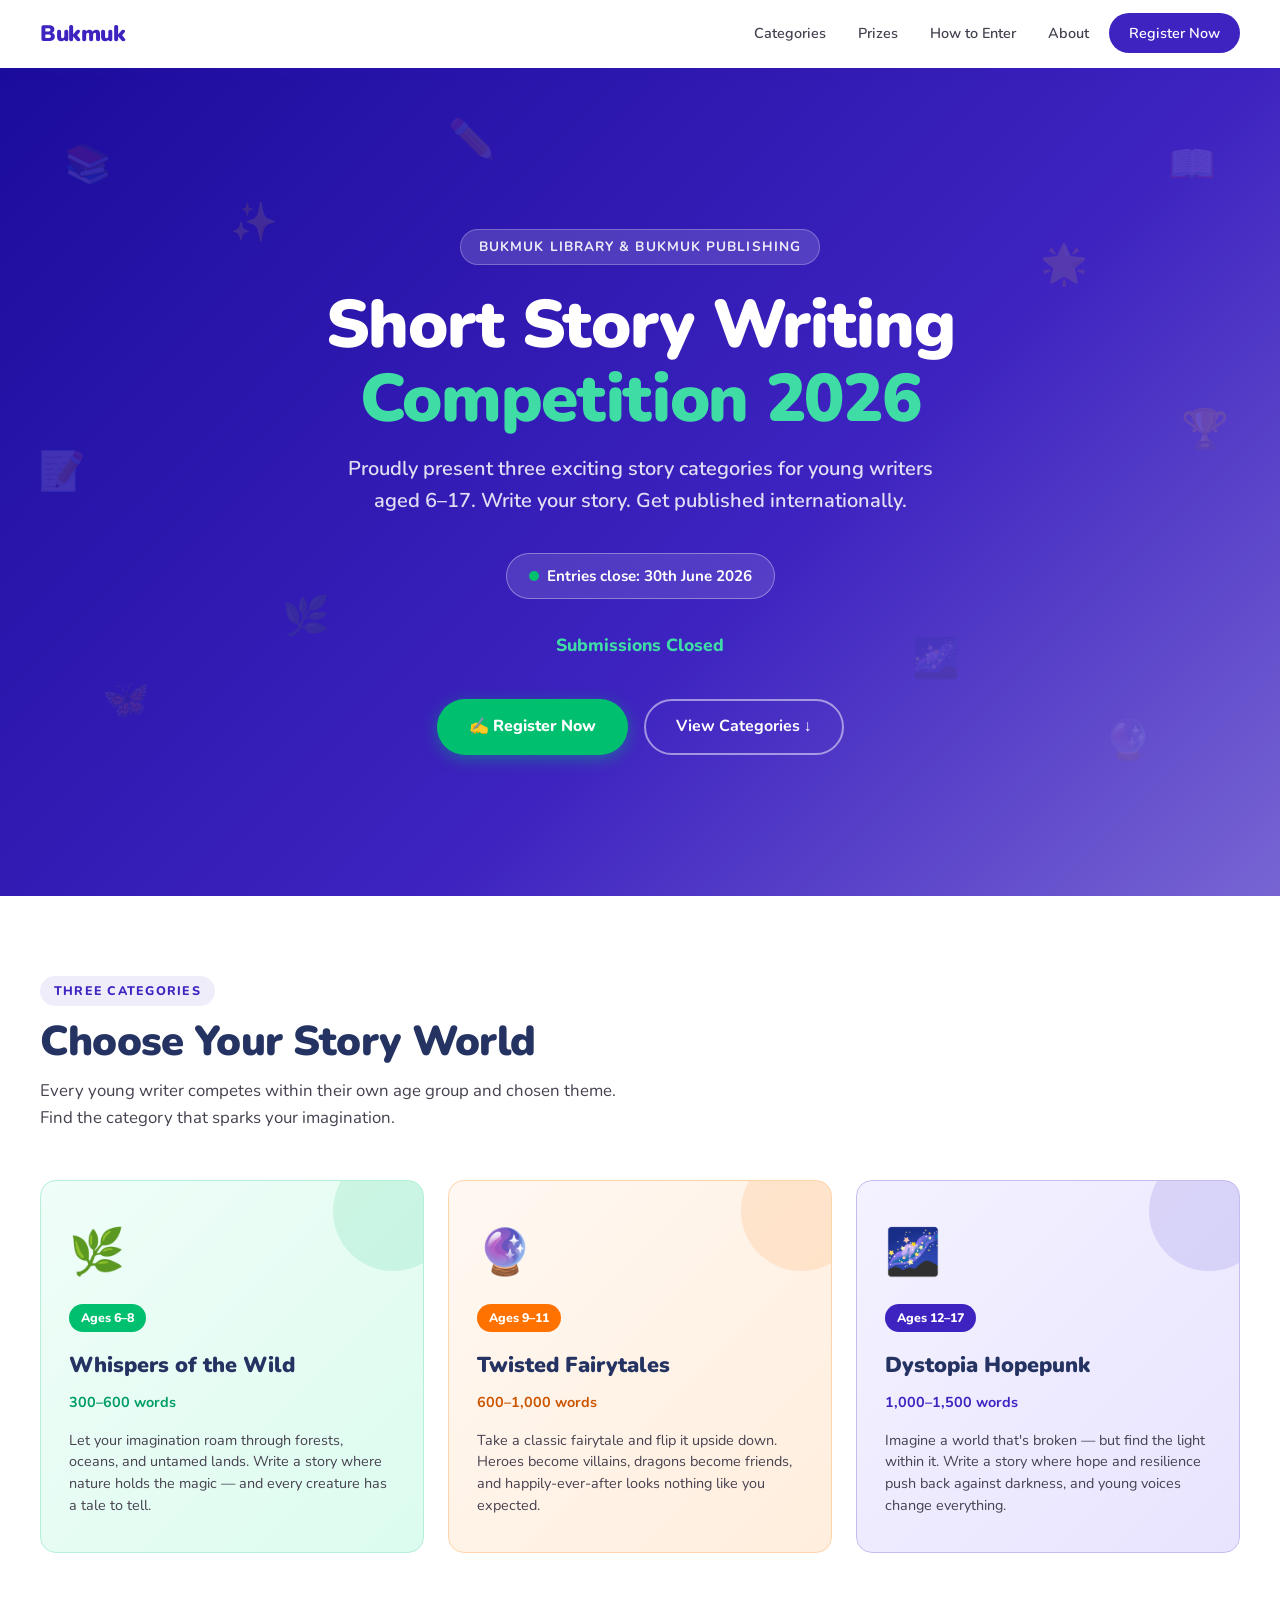
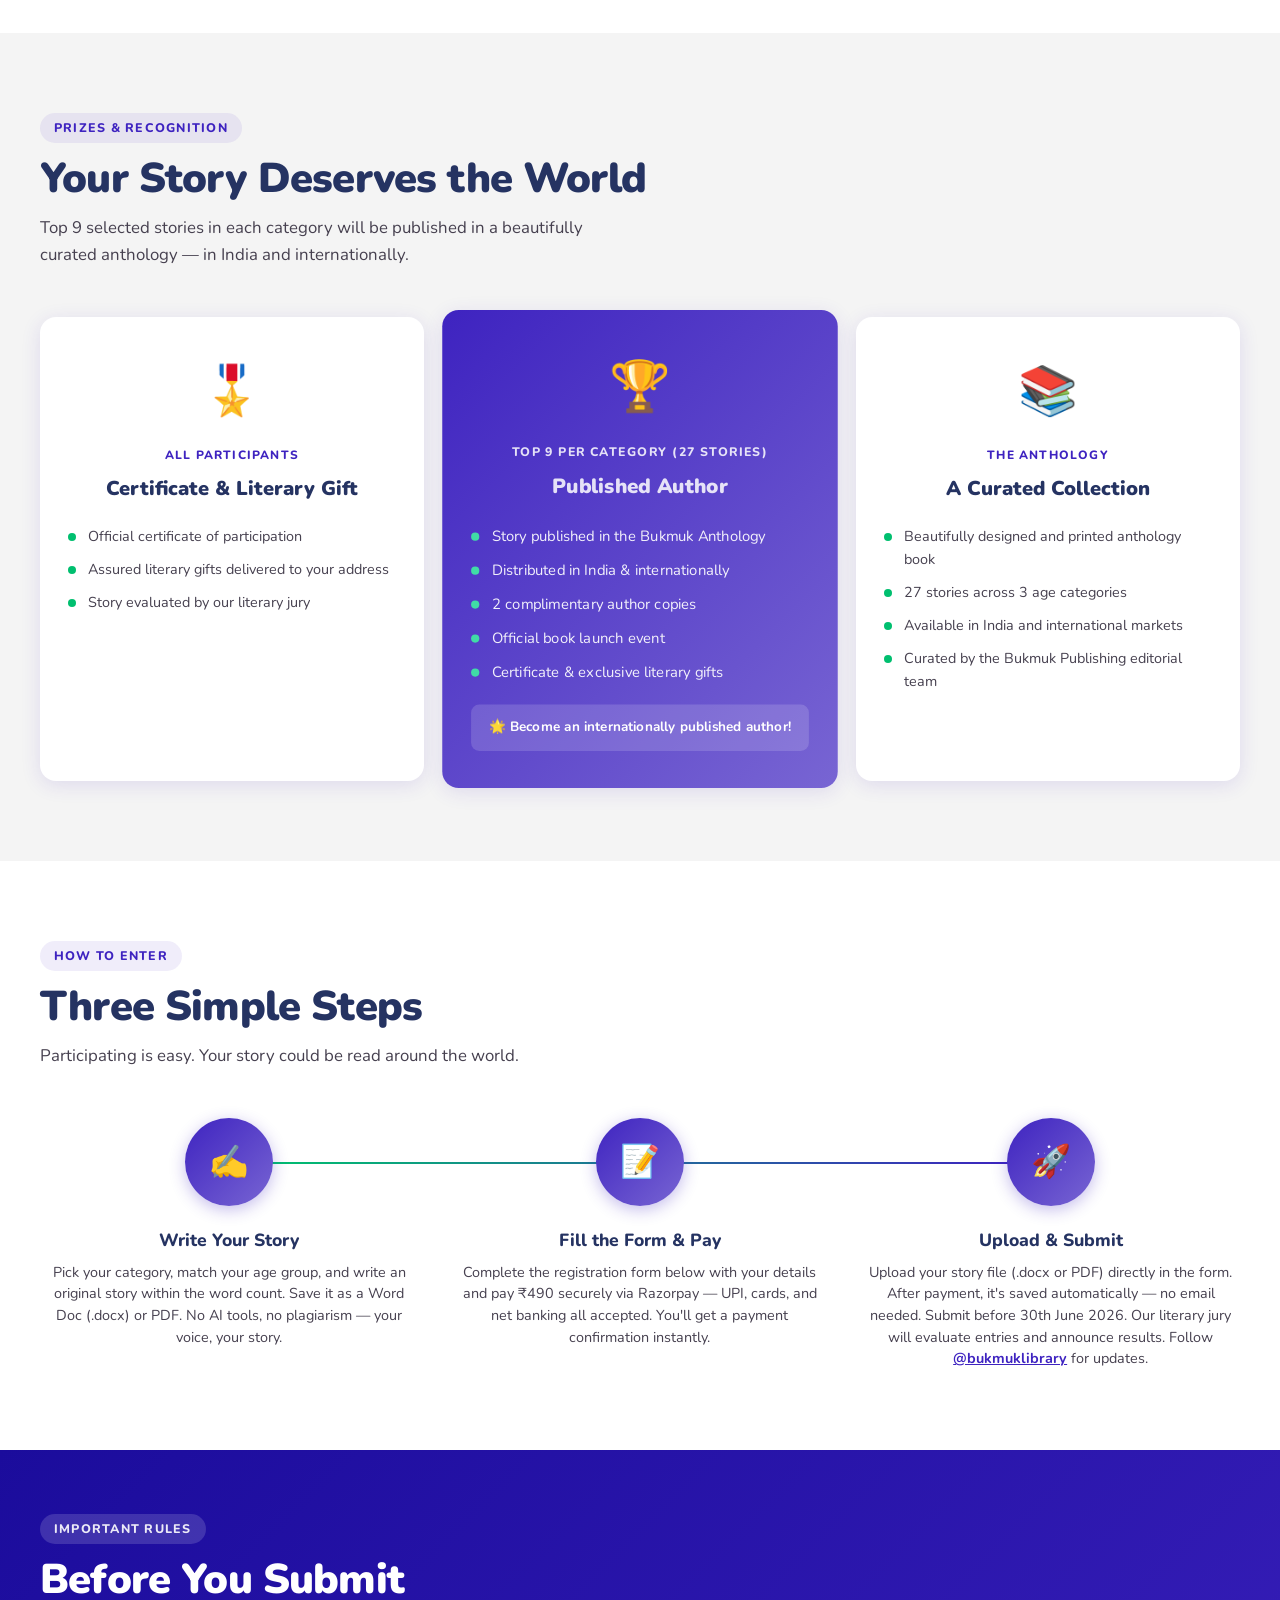
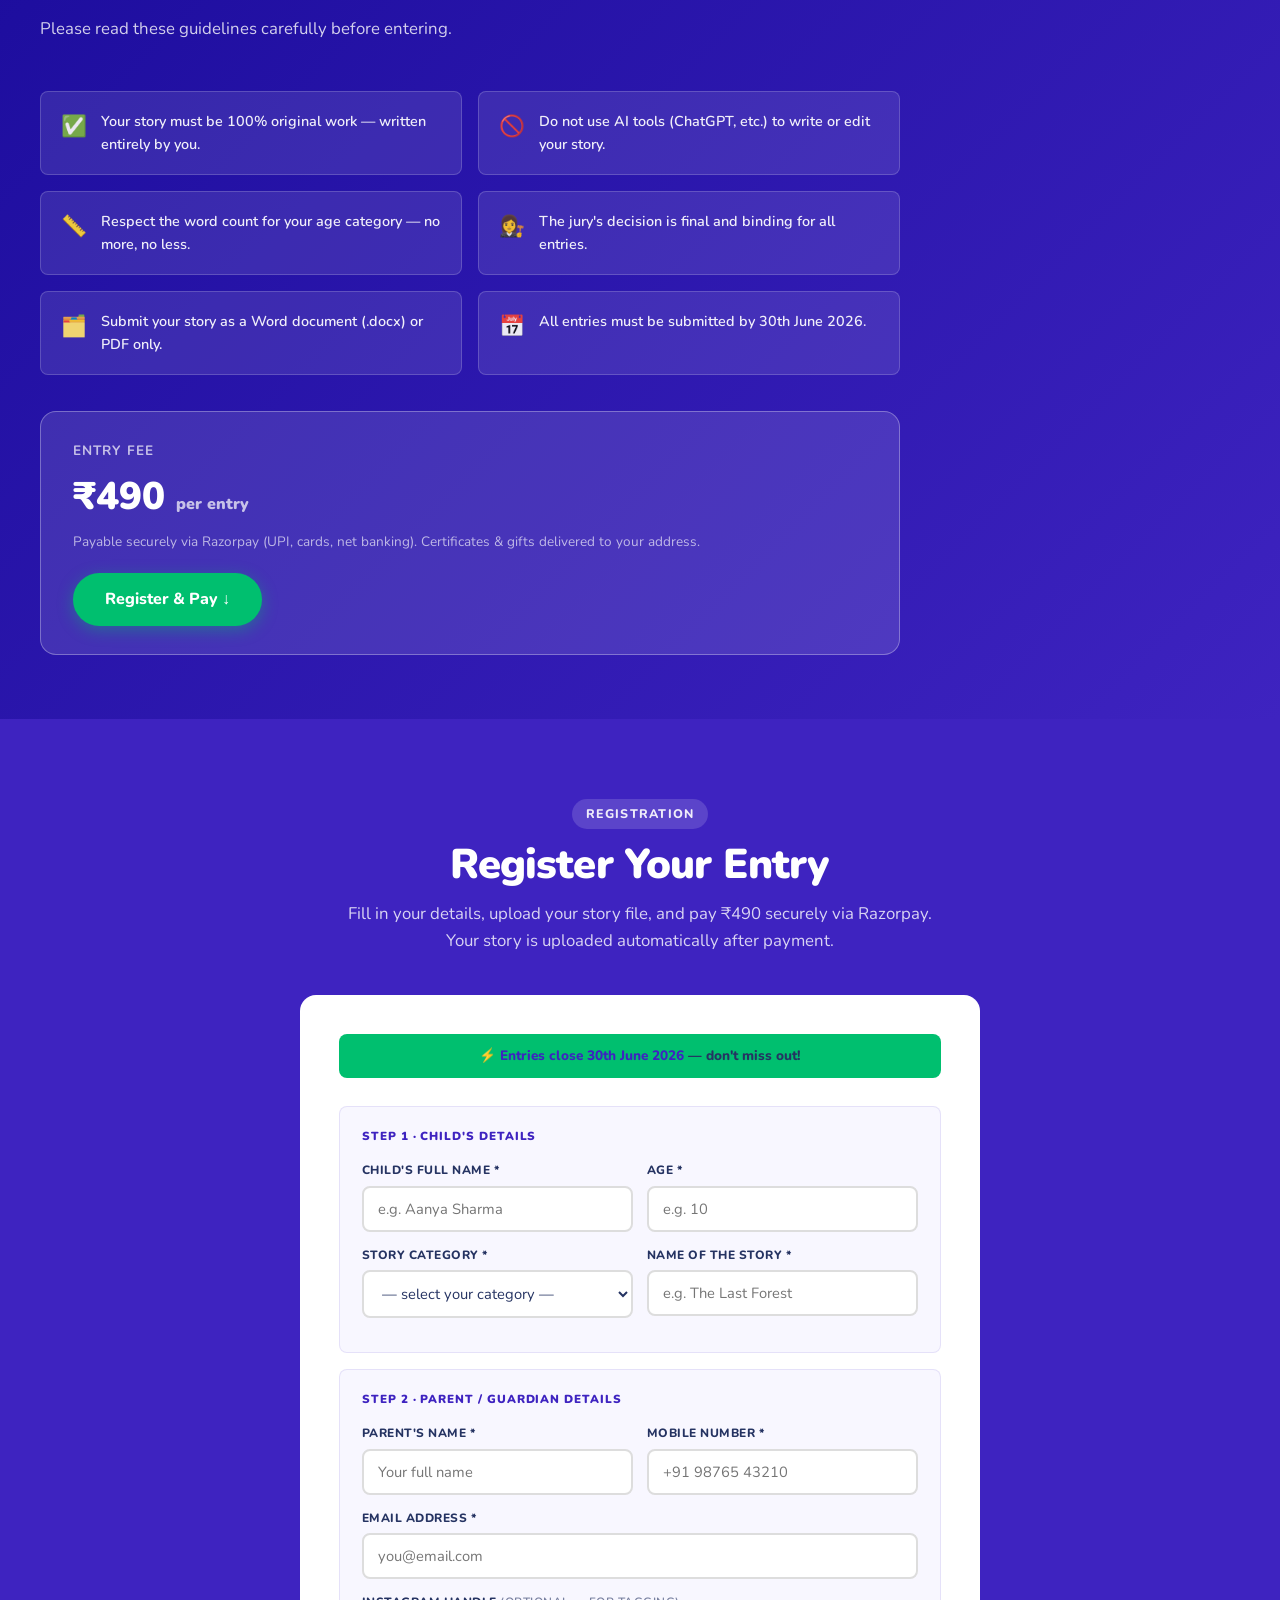
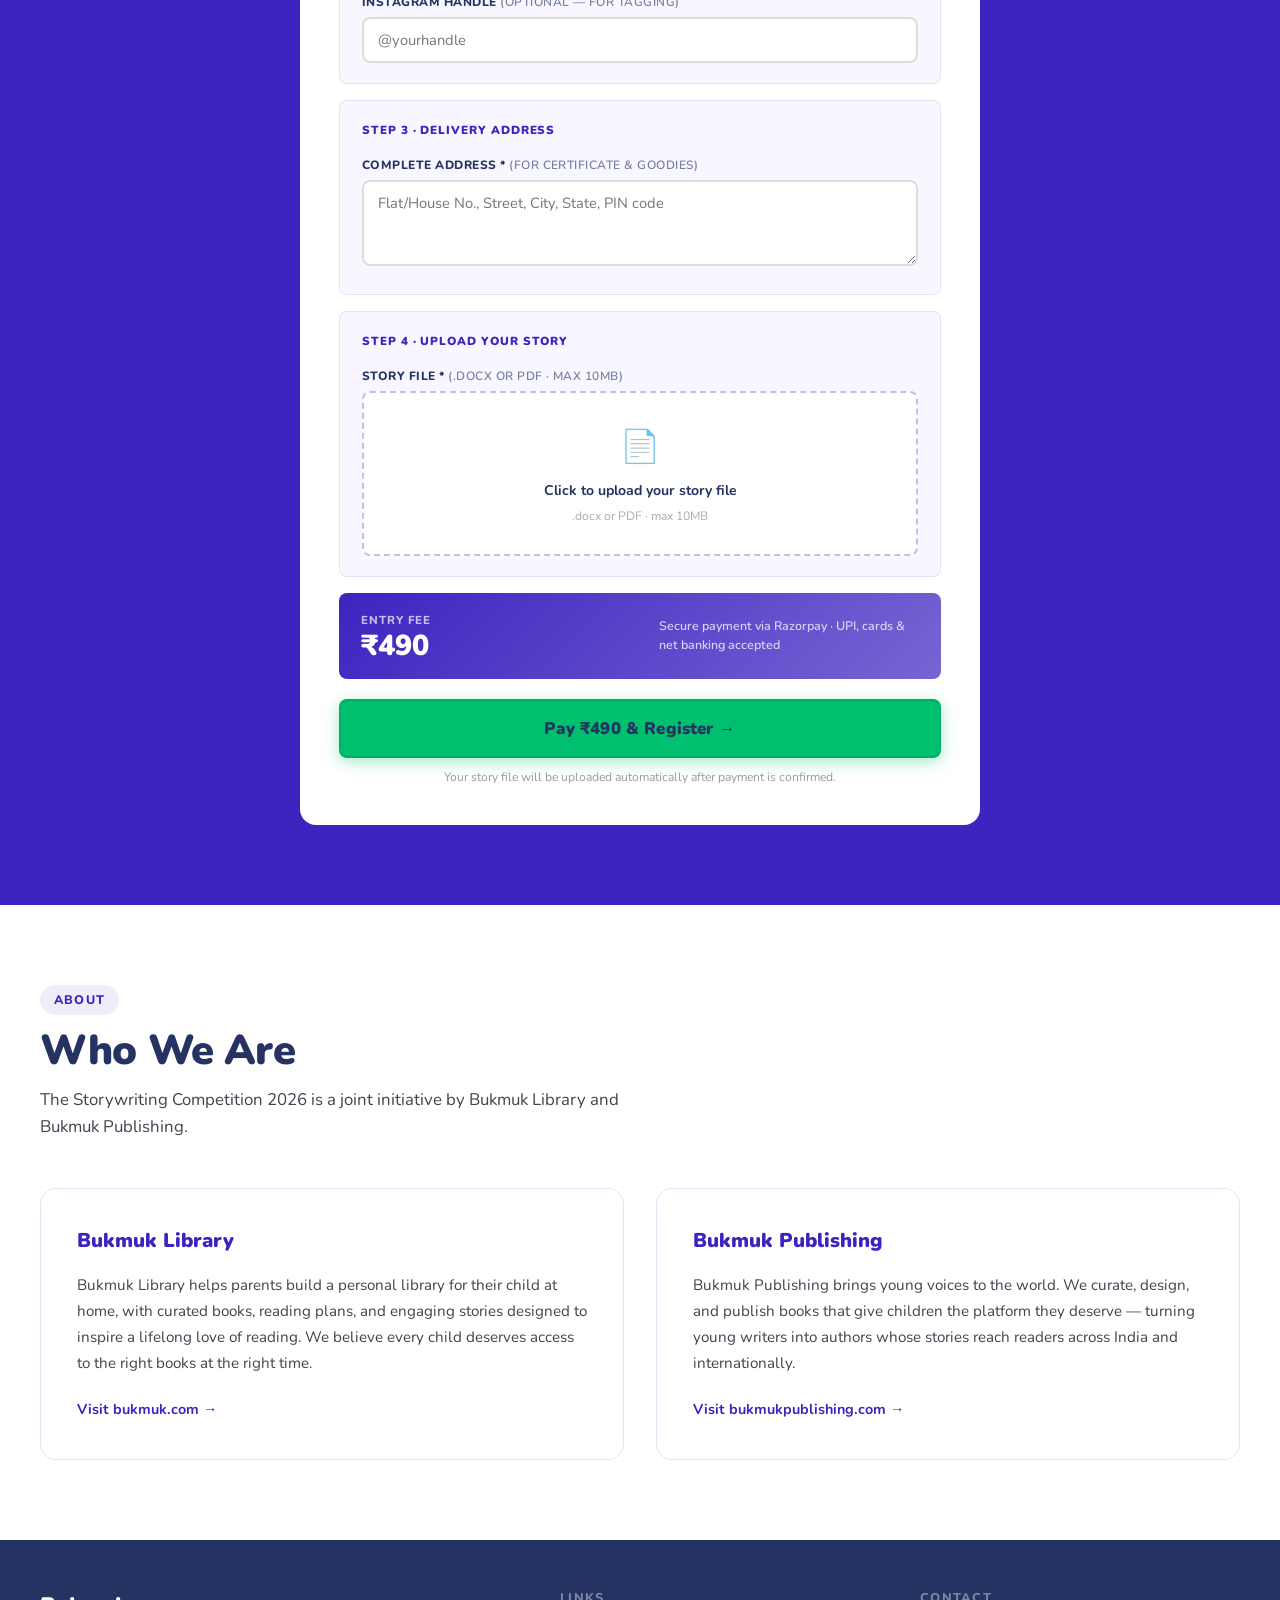
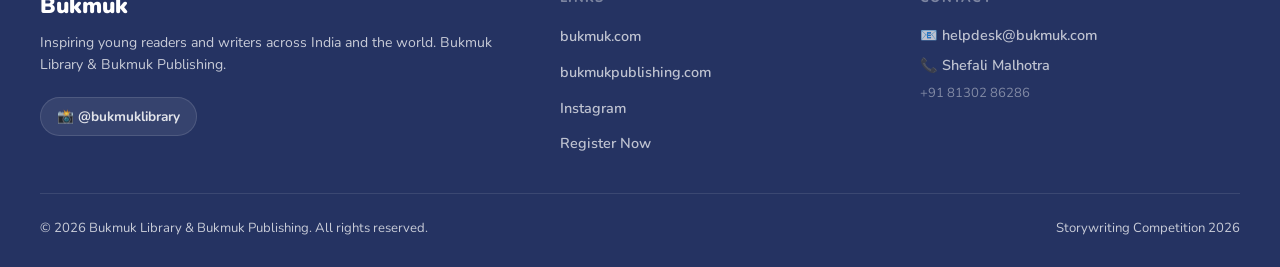
==== commit 7e873918: "Add story file upload to Drive, update deadline to June 30, rename to Short Story Writing Competitio" ====
--- a/index.html
+++ b/index.html
@@ -3,10 +3,10 @@
 <head>
   <meta charset="UTF-8" />
   <meta name="viewport" content="width=device-width, initial-scale=1.0" />
-  <title>Storywriting Competition 2026 — Bukmuk Library & Publishing</title>
-  <meta name="description" content="Join the Bukmuk Storywriting Competition 2026! Three exciting categories for ages 6–17. Top stories published in an international anthology. Enter by 30th April 2026." />
-  <meta property="og:title" content="Storywriting Competition 2026 — Bukmuk" />
-  <meta property="og:description" content="Write your story. Get published internationally. Three categories for ages 6–17. Enter by 30th April 2026." />
+  <title>Short Story Writing Competition 2026 — Bukmuk Library & Publishing</title>
+  <meta name="description" content="Join the Bukmuk Short Story Writing Competition 2026! Three exciting categories for ages 6–17. Top stories published in an international anthology. Enter by 30th June 2026." />
+  <meta property="og:title" content="Short Story Writing Competition 2026 — Bukmuk" />
+  <meta property="og:description" content="Write your story. Get published internationally. Three categories for ages 6–17. Enter by 30th June 2026." />
   <meta property="og:image" content="https://www.bukmuk.com/assets/bukmuk-favicon.png" />
   <link rel="icon" href="https://bukmuk.com/assets/darklogo.png" type="image/png" />
   <link rel="preconnect" href="https://fonts.googleapis.com" />
@@ -46,14 +46,14 @@
   </div>
   <div class="hero-content">
     <div class="hero-organiser">Bukmuk Library &amp; Bukmuk Publishing</div>
-    <h1>Storywriting<br /><span>Competition 2026</span></h1>
+    <h1>Short Story Writing<br /><span>Competition 2026</span></h1>
     <p class="hero-sub">
       Proudly present three exciting story categories for young writers aged 6–17.
       Write your story. Get published internationally.
     </p>
     <div class="deadline-badge">
       <span class="pulse"></span>
-      Entries close: 30th April 2026
+      Entries close: 30th June 2026
     </div>
     <div class="countdown" aria-label="Countdown to deadline">
       <div class="count-block">
@@ -212,12 +212,12 @@
 
       <div class="step">
         <div class="step-num" aria-hidden="true">🚀</div>
-        <h3 class="step-title">Email Your Story</h3>
+        <h3 class="step-title">Upload &amp; Submit</h3>
         <p class="step-desc">
-          After payment, email your story file (.docx or PDF) to
-          <strong>helpdesk@bukmuk.com</strong> before 30th April 2026.
-          Our literary jury will evaluate entries and announce results.
-          Follow <a href="https://www.instagram.com/bukmuklibrary/" target="_blank" rel="noopener" style="color:var(--primary);font-weight:700;">@bukmuklibrary</a> for updates.
+          Upload your story file (.docx or PDF) directly in the form.
+          After payment, it's saved automatically — no email needed.
+          Submit before 30th June 2026. Our literary jury will evaluate
+          entries and announce results. Follow <a href="https://www.instagram.com/bukmuklibrary/" target="_blank" rel="noopener" style="color:var(--primary);font-weight:700;">@bukmuklibrary</a> for updates.
         </p>
       </div>
 
@@ -254,7 +254,7 @@
       </div>
       <div class="rule-item">
         <span class="rule-icon">📅</span>
-        <span>All entries must be submitted by 30th April 2026.</span>
+        <span>All entries must be submitted by 30th June 2026.</span>
       </div>
     </div>
     <div class="entry-fee-box">
@@ -274,13 +274,13 @@
     <div class="section-tag" style="background:rgba(255,255,255,0.15);color:rgba(255,255,255,0.9);">Registration</div>
     <h2 class="section-title" style="color:var(--white);">Register Your Entry</h2>
     <p class="section-sub" style="margin:0 auto 40px;color:rgba(255,255,255,0.8);">
-      Fill in your details and pay ₹490 securely via Razorpay.
-      After payment, email your story file to <strong style="color:var(--accent-light);">helpdesk@bukmuk.com</strong>.
+      Fill in your details, upload your story file, and pay ₹490 securely via Razorpay.
+      Your story is uploaded automatically after payment.
     </p>
 
     <div class="reg-form" id="reg-form-wrap">
       <div class="urgency-bar">
-        ⚡ <span>Entries close 30th April 2026</span> — don't miss out!
+        ⚡ <span>Entries close 30th June 2026</span> — don't miss out!
       </div>
 
       <form id="entryForm" onsubmit="return false;" novalidate>
@@ -347,6 +347,21 @@
           </div>
         </div>
 
+        <!-- STEP 4: Story upload -->
+        <div class="form-section">
+          <div class="form-section-label">Step 4 · Upload Your Story</div>
+          <div class="fg">
+            <label>Story File * <span style="font-weight:600;opacity:0.6;">(.docx or PDF · max 10MB)</span></label>
+            <div class="file-upload-zone" id="upload-zone">
+              <input type="file" id="story_file" accept=".docx,.pdf,application/pdf,application/vnd.openxmlformats-officedocument.wordprocessingml.document" required />
+              <div class="file-upload-icon">📄</div>
+              <div class="file-upload-text">Click to upload your story file</div>
+              <div class="file-upload-hint">.docx or PDF · max 10MB</div>
+              <div class="file-name-display" id="file-name-display"></div>
+            </div>
+          </div>
+        </div>
+
         <!-- FEE BOX -->
         <div class="fee-preview">
           <div>
@@ -361,7 +376,7 @@
         <button type="button" id="pay-btn" onclick="startPayment()">
           Pay ₹490 &amp; Register →
         </button>
-        <p class="form-note">After payment you'll receive a confirmation. Email your story to <strong>helpdesk@bukmuk.com</strong></p>
+        <p class="form-note">Your story file will be uploaded automatically after payment is confirmed.</p>
       </form>
     </div>
 
--- a/styles.css
+++ b/styles.css
@@ -805,6 +805,45 @@
   75% { transform: translateX(4px); }
 }
 
+.file-upload-zone {
+  border: 2px dashed rgba(62, 35, 192, 0.3);
+  border-radius: var(--radius-sm);
+  padding: 28px 20px;
+  text-align: center;
+  cursor: pointer;
+  transition: all 0.2s;
+  background: var(--white);
+  position: relative;
+}
+
+.file-upload-zone:hover { border-color: var(--primary); background: #faf9ff; }
+.file-upload-zone.has-file { border-color: var(--accent); background: #f0fdf8; border-style: solid; }
+
+.file-upload-zone input[type="file"] {
+  position: absolute;
+  inset: 0;
+  opacity: 0;
+  cursor: pointer;
+  width: 100%;
+  height: 100%;
+}
+
+.file-upload-icon { font-size: 2rem; margin-bottom: 8px; display: block; }
+.file-upload-text { font-size: 0.88rem; font-weight: 700; color: var(--text-dark); }
+.file-upload-hint { font-size: 0.76rem; color: #aaa; margin-top: 4px; }
+
+.file-name-display {
+  display: none;
+  margin-top: 10px;
+  font-size: 0.82rem;
+  font-weight: 800;
+  color: var(--accent-dark);
+  background: rgba(0, 191, 111, 0.1);
+  padding: 6px 12px;
+  border-radius: 4px;
+  word-break: break-all;
+}
+
 .fee-preview {
   background: linear-gradient(135deg, var(--primary), var(--primary-light));
   border-radius: var(--radius-sm);
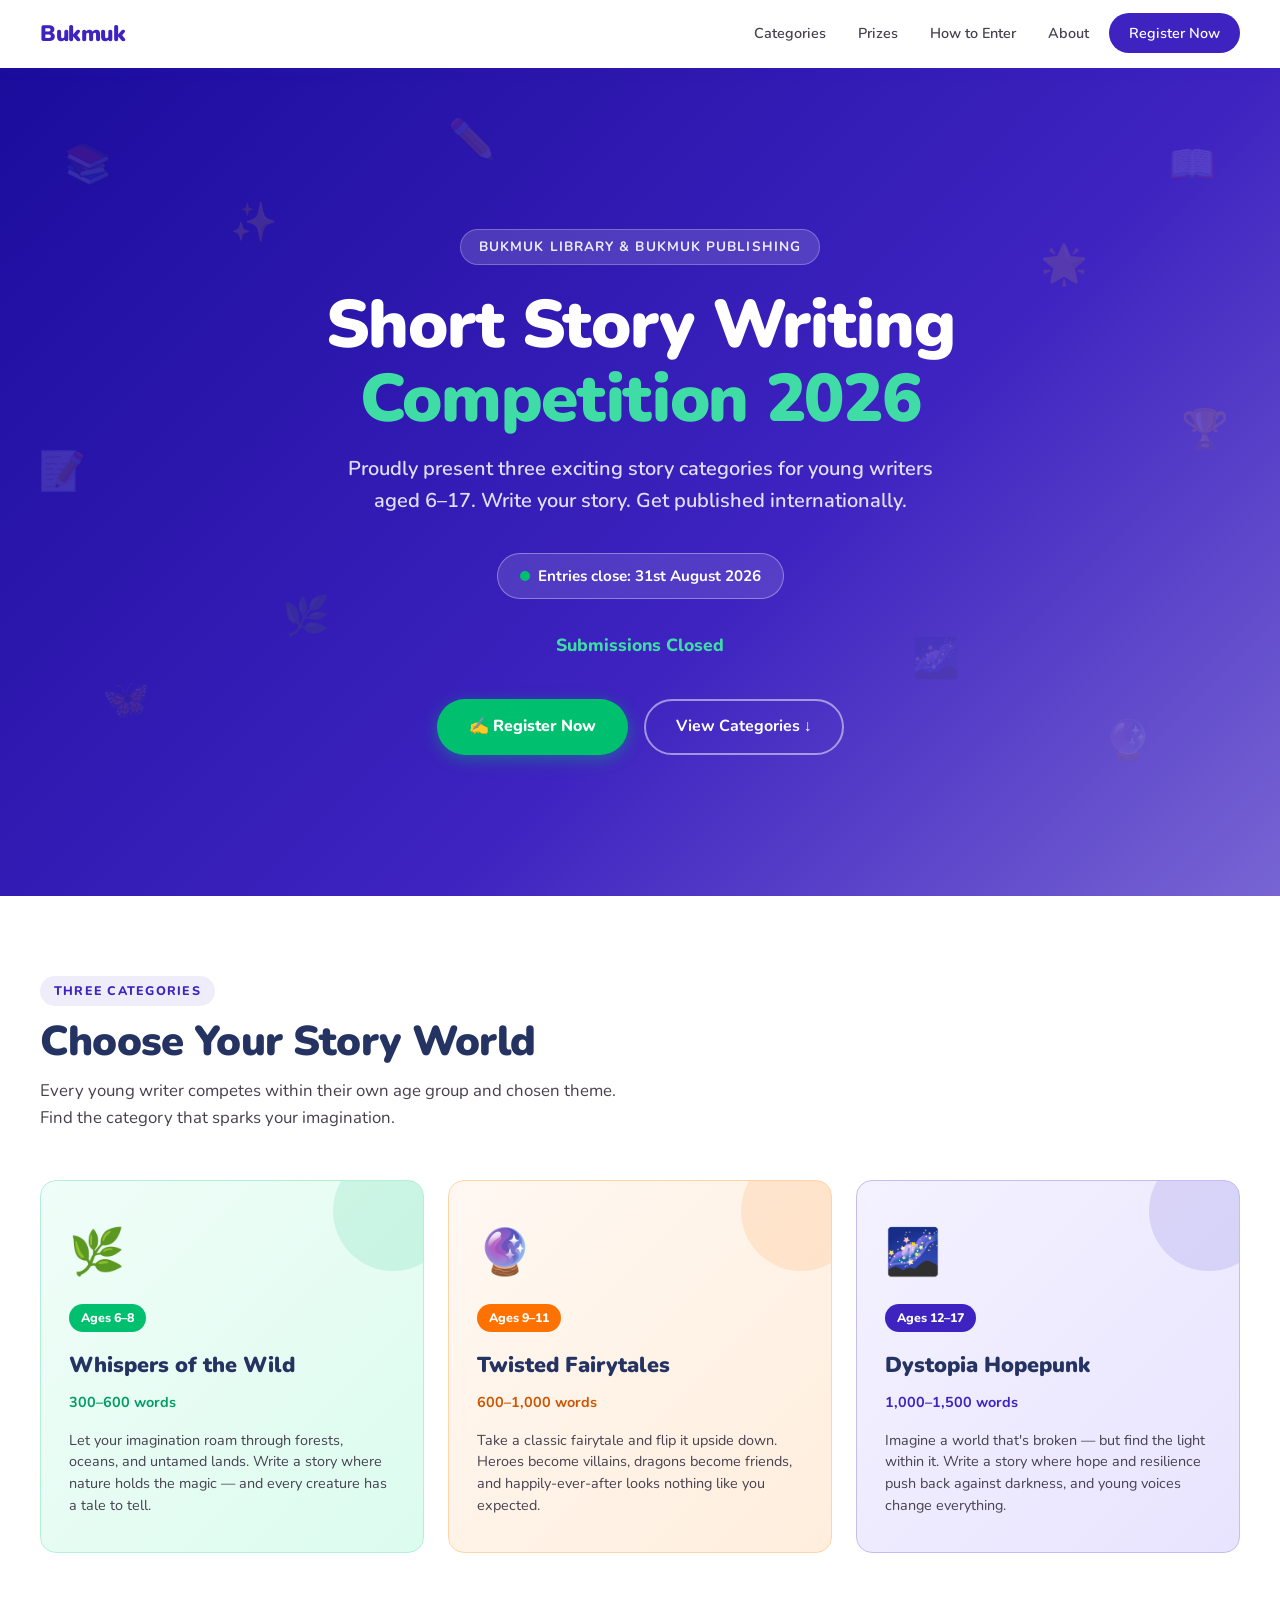
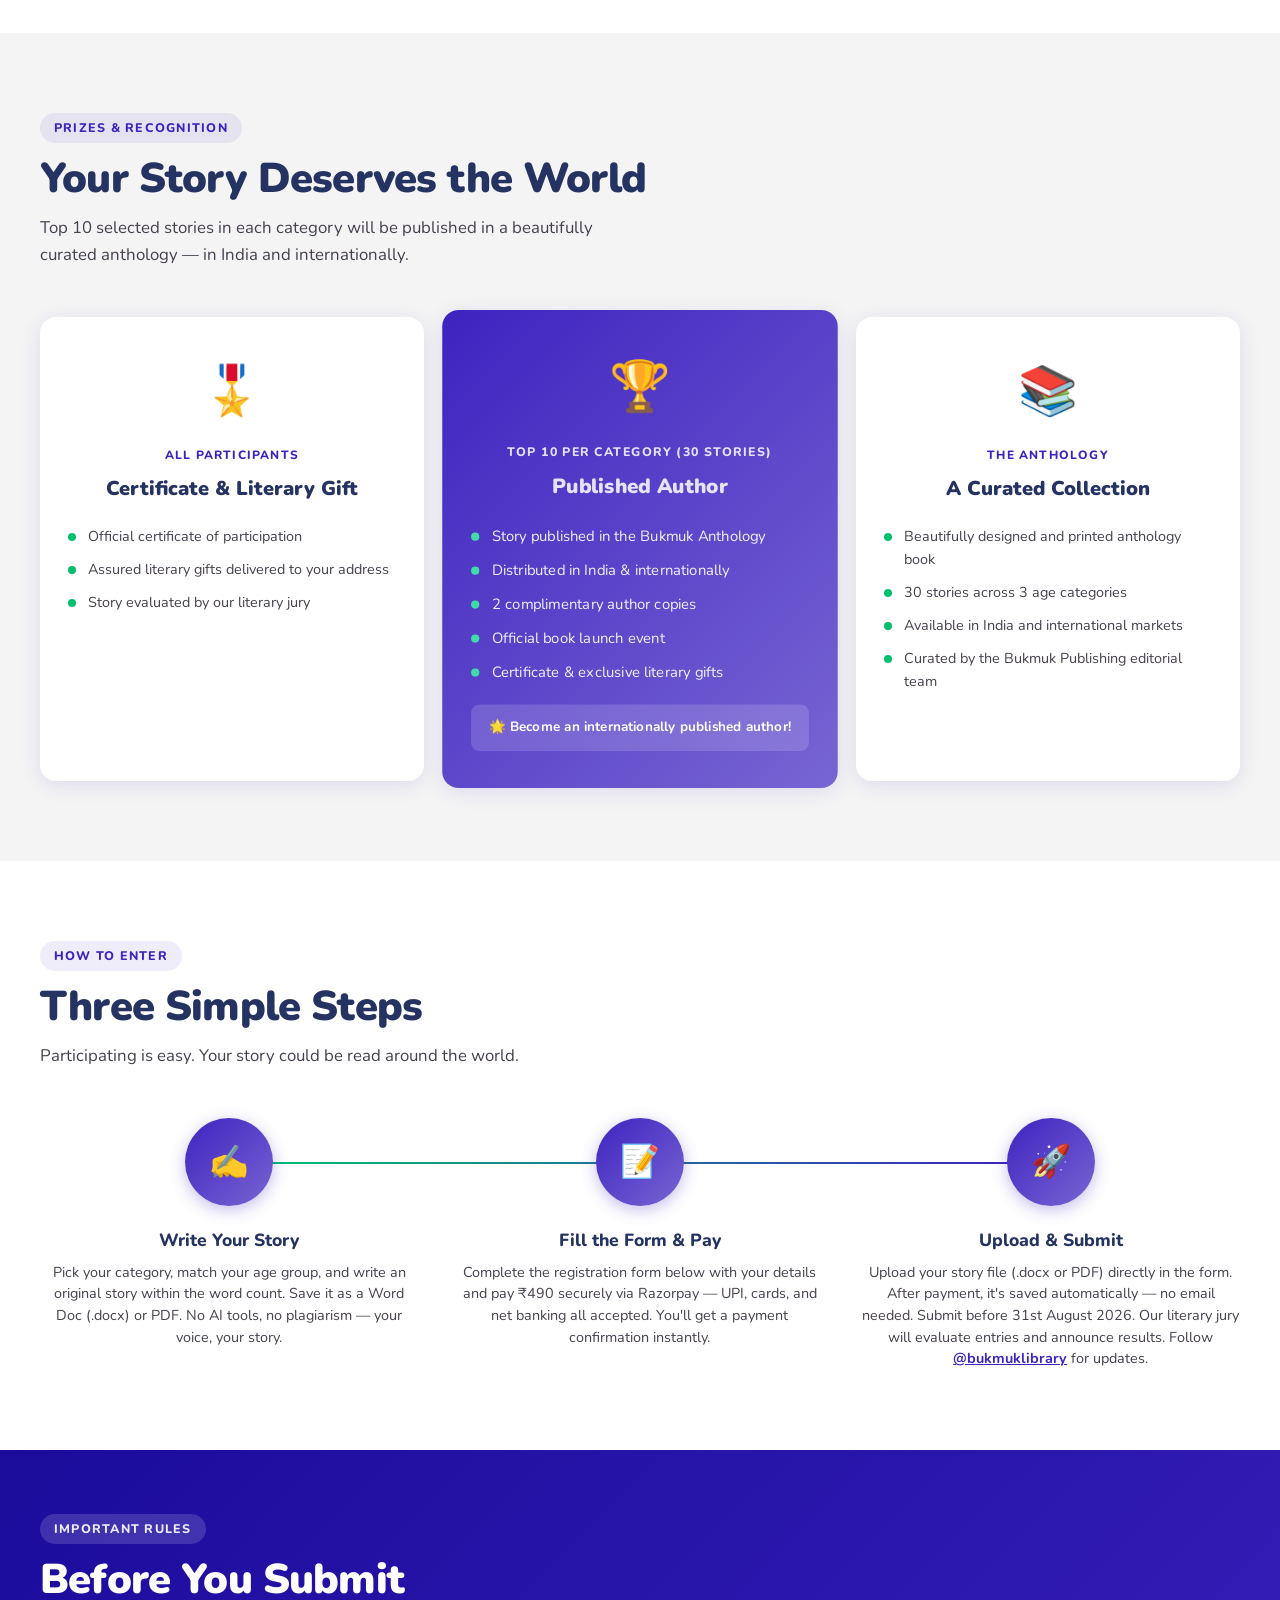
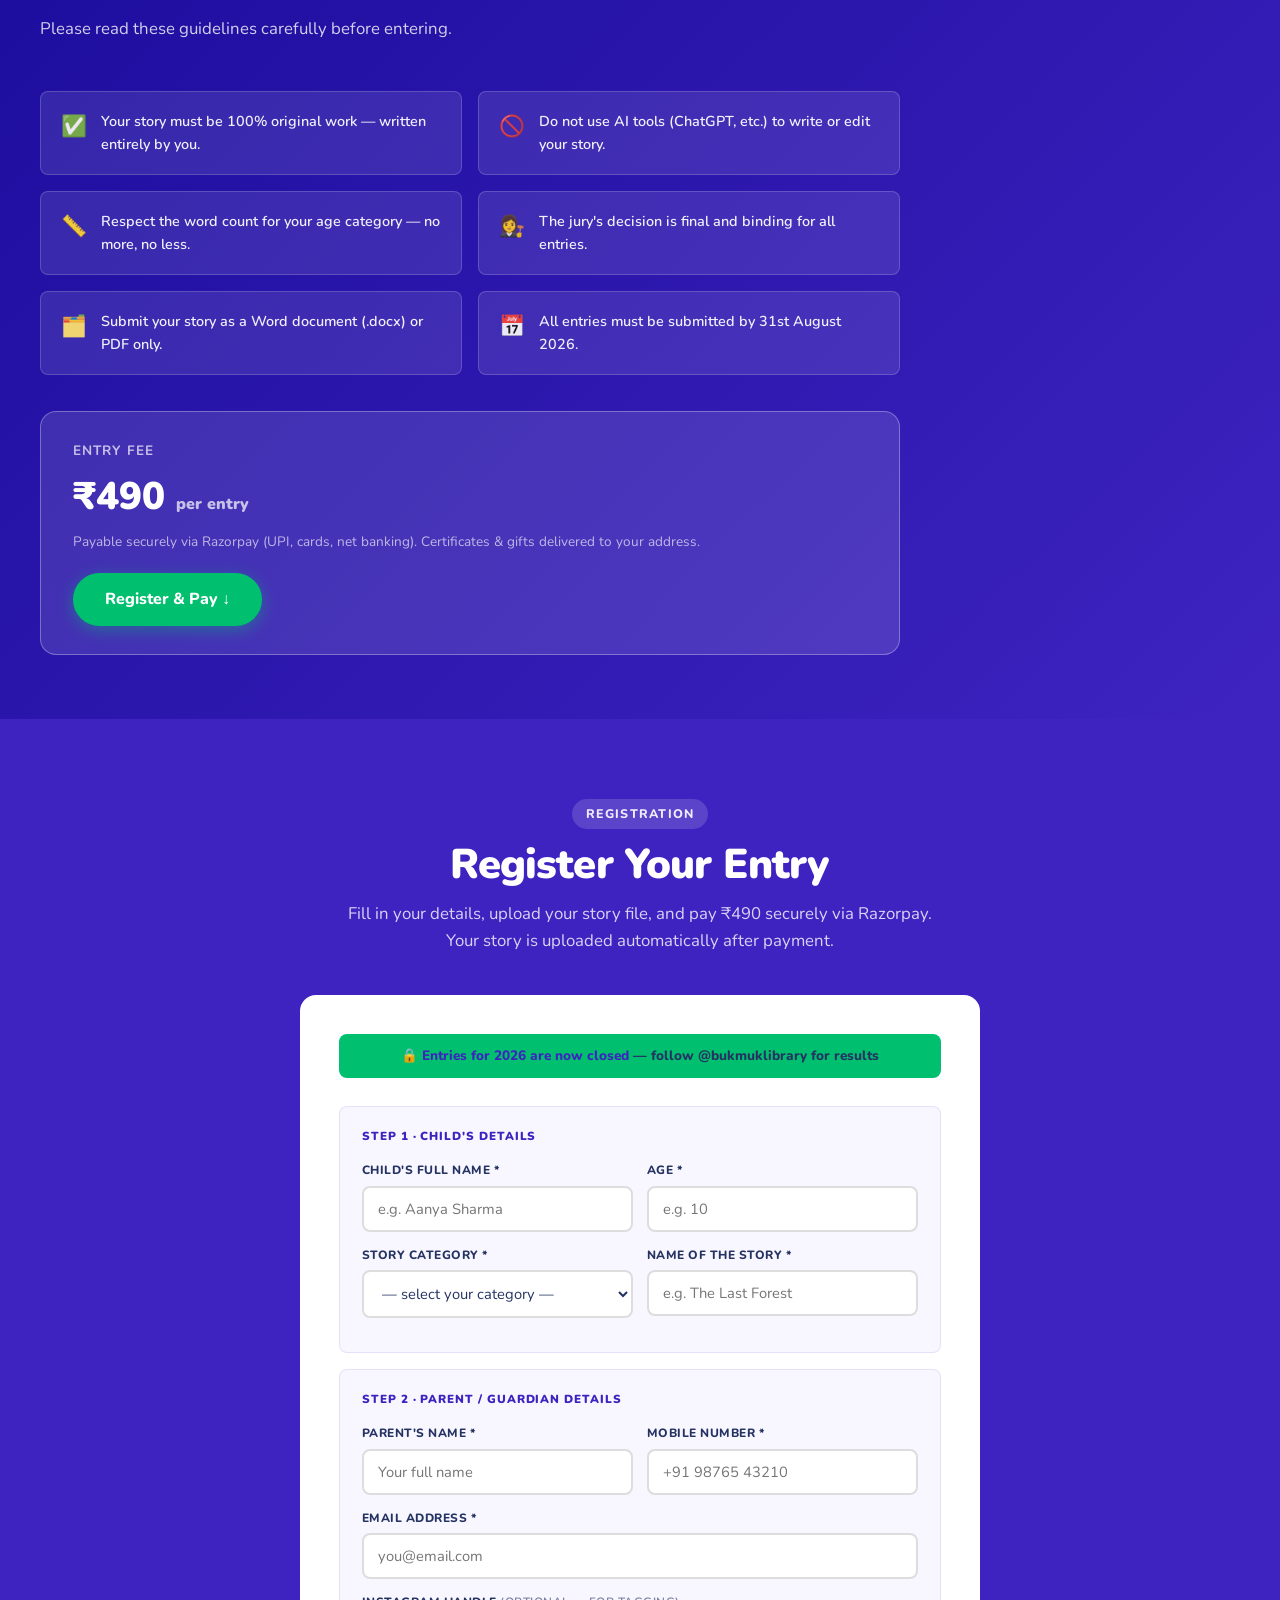
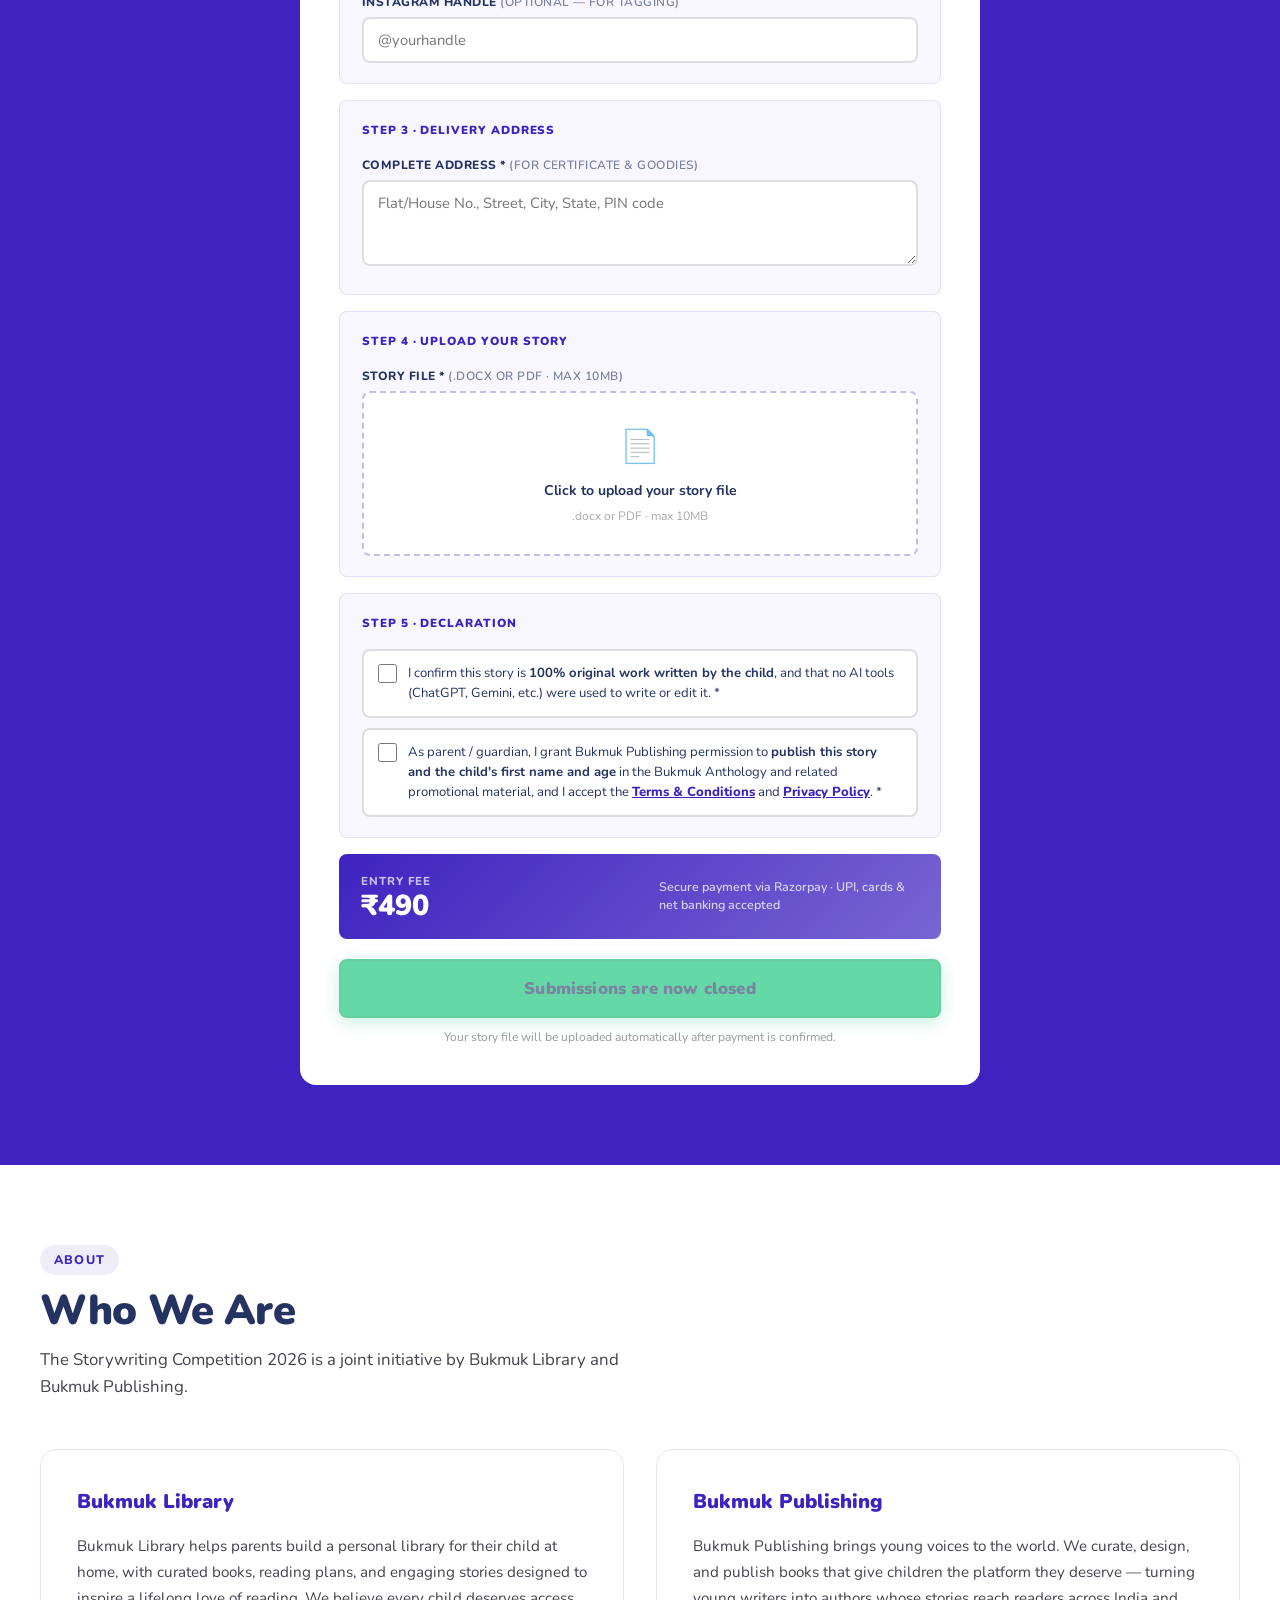
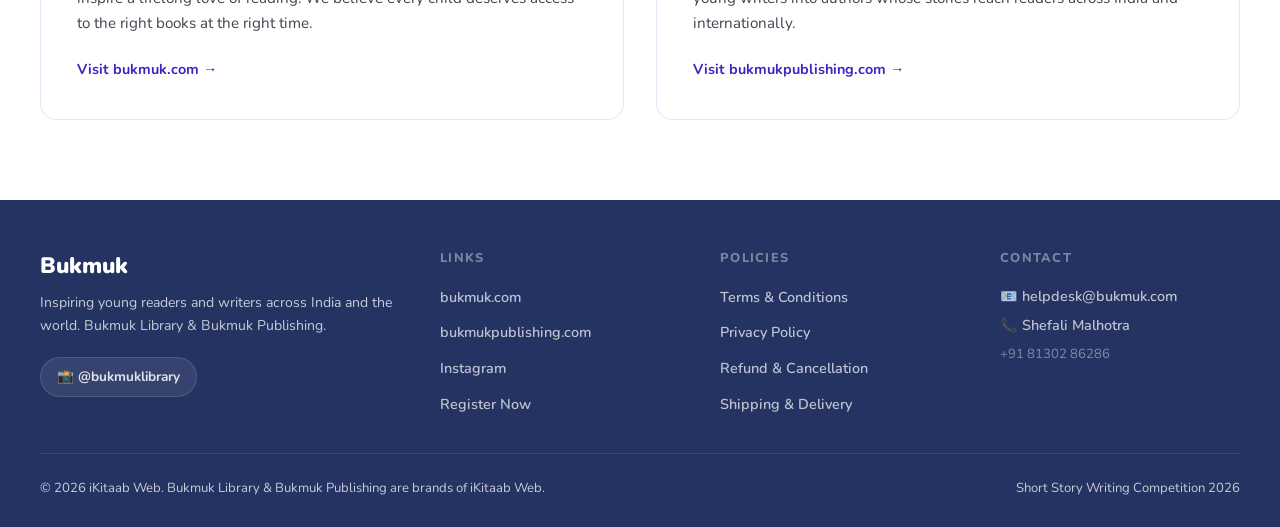
==== commit c68d465b: "Relaunch competition with 31 Aug deadline and harden submission path Deadline moved to 31 August 202" ====
--- a/index.html
+++ b/index.html
@@ -4,10 +4,19 @@
   <meta charset="UTF-8" />
   <meta name="viewport" content="width=device-width, initial-scale=1.0" />
   <title>Short Story Writing Competition 2026 — Bukmuk Library & Publishing</title>
-  <meta name="description" content="Join the Bukmuk Short Story Writing Competition 2026! Three exciting categories for ages 6–17. Top stories published in an international anthology. Enter by 30th June 2026." />
-  <meta property="og:title" content="Short Story Writing Competition 2026 — Bukmuk" />
-  <meta property="og:description" content="Write your story. Get published internationally. Three categories for ages 6–17. Enter by 30th June 2026." />
-  <meta property="og:image" content="https://www.bukmuk.com/assets/bukmuk-favicon.png" />
+  <meta name="description" content="Join the Bukmuk Short Story Writing Competition 2026! Three exciting categories for ages 6–17. Top stories published in an international anthology. Enter by 31st August 2026." />
+  <meta property="og:type"        content="website" />
+  <meta property="og:url"         content="https://competition.bukmuk.com/" />
+  <meta property="og:site_name"   content="Bukmuk Library & Publishing" />
+  <meta property="og:title"       content="Bukmuk Short Story Writing Competition 2026" />
+  <meta property="og:description" content="Write your story. Get published internationally. Ages 6–17 · Three categories · Top 10 per category published in the Bukmuk Anthology. Entry ₹490 · Deadline 31st August 2026." />
+  <meta property="og:image"       content="https://competition.bukmuk.com/assets/og-banner.jpg?v=2" />
+  <meta property="og:image:width"  content="1080" />
+  <meta property="og:image:height" content="1350" />
+  <meta name="twitter:card"        content="summary_large_image" />
+  <meta name="twitter:title"       content="Bukmuk Short Story Writing Competition 2026" />
+  <meta name="twitter:description" content="Write your story. Get published internationally. Ages 6–17 · Entry ₹490 · Deadline 31st August 2026." />
+  <meta name="twitter:image"       content="https://competition.bukmuk.com/assets/og-banner.jpg?v=2" />
   <link rel="icon" href="https://bukmuk.com/assets/darklogo.png" type="image/png" />
   <link rel="preconnect" href="https://fonts.googleapis.com" />
   <link rel="preconnect" href="https://fonts.gstatic.com" crossorigin />
@@ -53,7 +62,7 @@
     </p>
     <div class="deadline-badge">
       <span class="pulse"></span>
-      Entries close: 30th June 2026
+      Entries close: 31st August 2026
     </div>
     <div class="countdown" aria-label="Countdown to deadline">
       <div class="count-block">
@@ -134,7 +143,7 @@
     <div class="section-tag">Prizes &amp; Recognition</div>
     <h2 class="section-title">Your Story Deserves the World</h2>
     <p class="section-sub">
-      Top 9 selected stories in each category will be published in a beautifully curated
+      Top 10 selected stories in each category will be published in a beautifully curated
       anthology — in India and internationally.
     </p>
     <div class="prizes-grid">
@@ -152,7 +161,7 @@
 
       <div class="prize-card featured">
         <span class="prize-icon">🏆</span>
-        <div class="prize-tier">Top 9 Per Category (27 Stories)</div>
+        <div class="prize-tier">Top 10 Per Category (30 Stories)</div>
         <h3 class="prize-title">Published Author</h3>
         <ul class="prize-list">
           <li class="prize-item">Story published in the Bukmuk Anthology</li>
@@ -170,7 +179,7 @@
         <h3 class="prize-title">A Curated Collection</h3>
         <ul class="prize-list">
           <li class="prize-item">Beautifully designed and printed anthology book</li>
-          <li class="prize-item">27 stories across 3 age categories</li>
+          <li class="prize-item">30 stories across 3 age categories</li>
           <li class="prize-item">Available in India and international markets</li>
           <li class="prize-item">Curated by the Bukmuk Publishing editorial team</li>
         </ul>
@@ -216,7 +225,7 @@
         <p class="step-desc">
           Upload your story file (.docx or PDF) directly in the form.
           After payment, it's saved automatically — no email needed.
-          Submit before 30th June 2026. Our literary jury will evaluate
+          Submit before 31st August 2026. Our literary jury will evaluate
           entries and announce results. Follow <a href="https://www.instagram.com/bukmuklibrary/" target="_blank" rel="noopener" style="color:var(--primary);font-weight:700;">@bukmuklibrary</a> for updates.
         </p>
       </div>
@@ -254,7 +263,7 @@
       </div>
       <div class="rule-item">
         <span class="rule-icon">📅</span>
-        <span>All entries must be submitted by 30th June 2026.</span>
+        <span>All entries must be submitted by 31st August 2026.</span>
       </div>
     </div>
     <div class="entry-fee-box">
@@ -280,7 +289,7 @@
 
     <div class="reg-form" id="reg-form-wrap">
       <div class="urgency-bar">
-        ⚡ <span>Entries close 30th June 2026</span> — don't miss out!
+        ⚡ <span>Entries close 31st August 2026</span> — don't miss out!
       </div>
 
       <form id="entryForm" onsubmit="return false;" novalidate>
@@ -362,6 +371,28 @@
           </div>
         </div>
 
+        <!-- STEP 5: Declaration -->
+        <div class="form-section">
+          <div class="form-section-label">Step 5 · Declaration</div>
+          <label class="consent-row" for="consent_original">
+            <input type="checkbox" id="consent_original" required />
+            <span>
+              I confirm this story is <strong>100% original work written by the child</strong>,
+              and that no AI tools (ChatGPT, Gemini, etc.) were used to write or edit it. *
+            </span>
+          </label>
+          <label class="consent-row" for="consent_publish">
+            <input type="checkbox" id="consent_publish" required />
+            <span>
+              As parent / guardian, I grant Bukmuk Publishing permission to
+              <strong>publish this story and the child's first name and age</strong> in the
+              Bukmuk Anthology and related promotional material, and I accept the
+              <a href="policies.html#terms" target="_blank" rel="noopener">Terms &amp; Conditions</a>
+              and <a href="policies.html#privacy" target="_blank" rel="noopener">Privacy Policy</a>. *
+            </span>
+          </label>
+        </div>
+
         <!-- FEE BOX -->
         <div class="fee-preview">
           <div>
@@ -450,6 +481,15 @@
         </ul>
       </div>
       <div class="footer-col">
+        <h4>Policies</h4>
+        <ul>
+          <li><a href="policies.html#terms">Terms &amp; Conditions</a></li>
+          <li><a href="policies.html#privacy">Privacy Policy</a></li>
+          <li><a href="policies.html#refund">Refund &amp; Cancellation</a></li>
+          <li><a href="policies.html#shipping">Shipping &amp; Delivery</a></li>
+        </ul>
+      </div>
+      <div class="footer-col">
         <h4>Contact</h4>
         <p class="contact-line">📧 <a href="mailto:helpdesk@bukmuk.com">helpdesk@bukmuk.com</a></p>
         <p class="contact-line">📞 <a href="tel:+918130286286">Shefali Malhotra</a></p>
@@ -457,8 +497,8 @@
       </div>
     </div>
     <div class="footer-bottom">
-      <span>© 2026 Bukmuk Library &amp; Bukmuk Publishing. All rights reserved.</span>
-      <span>Storywriting Competition 2026</span>
+      <span>© 2026 iKitaab Web. Bukmuk Library &amp; Bukmuk Publishing are brands of iKitaab Web.</span>
+      <span>Short Story Writing Competition 2026</span>
     </div>
   </div>
 </footer>
--- a/styles.css
+++ b/styles.css
@@ -805,6 +805,41 @@
   75% { transform: translateX(4px); }
 }
 
+.consent-row {
+  display: flex;
+  align-items: flex-start;
+  gap: 11px;
+  padding: 12px 14px;
+  border-radius: var(--radius-sm);
+  border: 2px solid #ddd;
+  background: var(--white);
+  cursor: pointer;
+  transition: border-color 0.2s, background 0.2s;
+  font-size: 0.82rem;
+  line-height: 1.55;
+  color: var(--text-dark);
+  text-align: left;
+}
+
+.consent-row + .consent-row { margin-top: 10px; }
+.consent-row:hover { border-color: var(--primary); background: #faf9ff; }
+
+.consent-row input[type="checkbox"] {
+  flex-shrink: 0;
+  width: 19px;
+  height: 19px;
+  margin-top: 1px;
+  accent-color: var(--primary);
+  cursor: pointer;
+}
+
+.consent-row.error {
+  border-color: #e53935;
+  animation: shake 0.3s ease;
+}
+
+.consent-row a { color: var(--primary); font-weight: 800; }
+
 .file-upload-zone {
   border: 2px dashed rgba(62, 35, 192, 0.3);
   border-radius: var(--radius-sm);
@@ -961,6 +996,34 @@
   line-height: 1.6;
 }
 
+/* Shown when payment succeeded but the entry could not be recorded */
+.recovery-box {
+  background: linear-gradient(135deg, #fff8e6, #fff1cc);
+  border: 1.5px solid #f0d79b;
+  border-radius: var(--radius-sm);
+  padding: 18px 20px;
+  margin-top: 20px;
+  font-size: 0.88rem;
+  color: #7a5a00;
+  font-weight: 700;
+  line-height: 1.6;
+  text-align: left;
+}
+
+.recovery-box a { color: #7a5a00; text-decoration: underline; }
+
+.recovery-details {
+  background: rgba(0,0,0,0.05);
+  border-radius: 8px;
+  padding: 10px 12px;
+  margin-top: 12px;
+  font-family: ui-monospace, SFMono-Regular, Menlo, monospace;
+  font-size: 0.76rem;
+  font-weight: 600;
+  word-break: break-all;
+  user-select: all;
+}
+
 @media (max-width: 600px) {
   .form-row { grid-template-columns: 1fr; }
   .reg-form { padding: 24px 18px; }
@@ -1037,7 +1100,7 @@
 
 .footer-top {
   display: grid;
-  grid-template-columns: 1.5fr 1fr 1fr;
+  grid-template-columns: 1.5fr 1fr 1fr 1fr;
   gap: 40px;
   padding-bottom: 36px;
   border-bottom: 1px solid rgba(255,255,255,0.1);
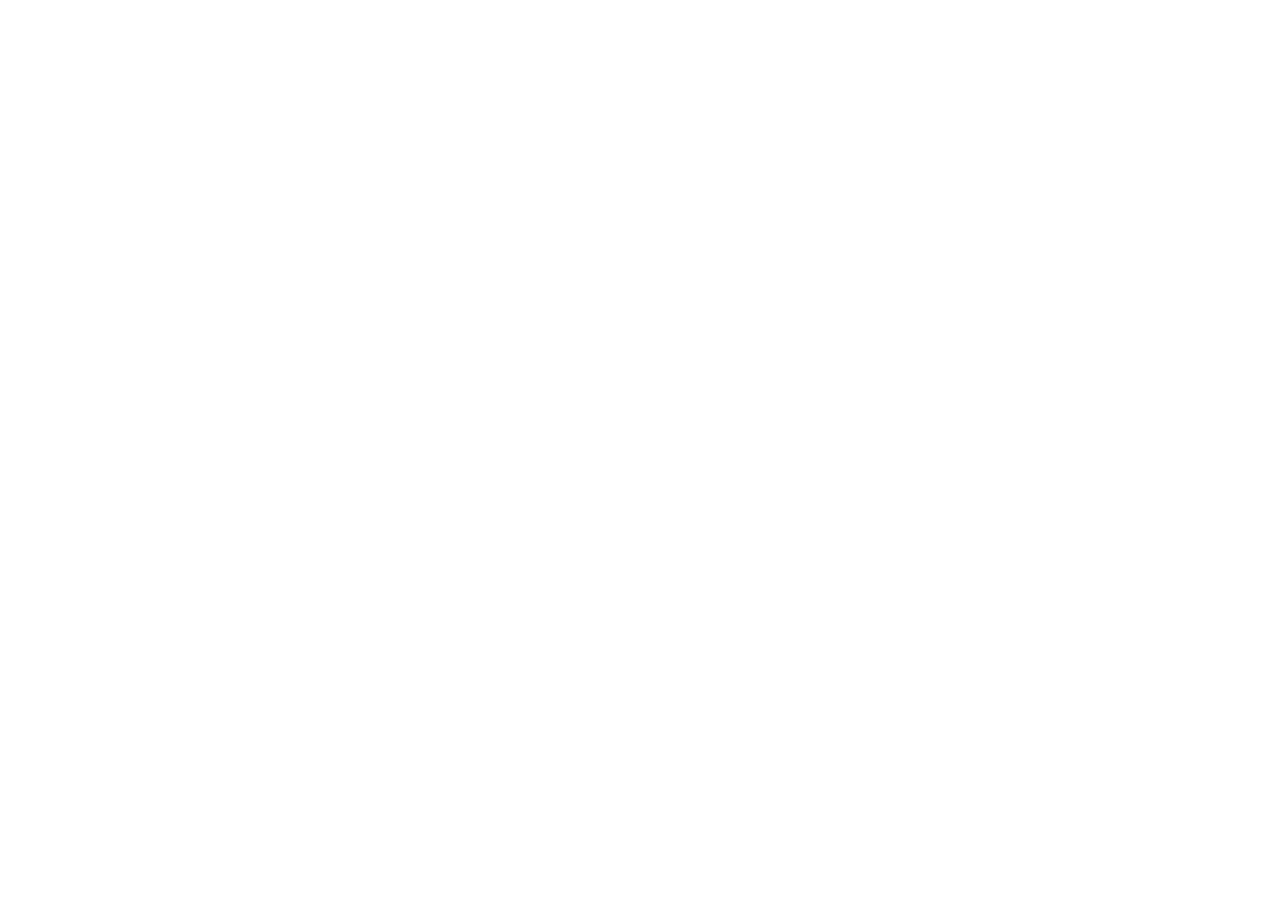
==== commit d86da281: "Redirect the old competition site to bukmukpublishing.com/competition The championship now lives on " ====
--- a/index.html
+++ b/index.html
@@ -3,507 +3,62 @@
 <head>
   <meta charset="UTF-8" />
   <meta name="viewport" content="width=device-width, initial-scale=1.0" />
-  <title>Short Story Writing Competition 2026 — Bukmuk Library & Publishing</title>
-  <meta name="description" content="Join the Bukmuk Short Story Writing Competition 2026! Three exciting categories for ages 6–17. Top stories published in an international anthology. Enter by 31st August 2026." />
-  <meta property="og:type"        content="website" />
-  <meta property="og:url"         content="https://competition.bukmuk.com/" />
-  <meta property="og:site_name"   content="Bukmuk Library & Publishing" />
-  <meta property="og:title"       content="Bukmuk Short Story Writing Competition 2026" />
-  <meta property="og:description" content="Write your story. Get published internationally. Ages 6–17 · Three categories · Top 10 per category published in the Bukmuk Anthology. Entry ₹490 · Deadline 31st August 2026." />
-  <meta property="og:image"       content="https://competition.bukmuk.com/assets/og-banner.jpg?v=2" />
-  <meta property="og:image:width"  content="1080" />
-  <meta property="og:image:height" content="1350" />
-  <meta name="twitter:card"        content="summary_large_image" />
-  <meta name="twitter:title"       content="Bukmuk Short Story Writing Competition 2026" />
-  <meta name="twitter:description" content="Write your story. Get published internationally. Ages 6–17 · Entry ₹490 · Deadline 31st August 2026." />
-  <meta name="twitter:image"       content="https://competition.bukmuk.com/assets/og-banner.jpg?v=2" />
+  <title>Bukmuk Inter-School Short Story Writing Championship 2026</title>
+
+  <!-- This site has moved to bukmukpublishing.com/competition.
+       GitHub Pages cannot issue a 301, so the canonical link carries the SEO
+       and the refresh plus the script move real visitors. Do not delete this
+       page: posters, WhatsApp forwards and Instagram bios point here. -->
+  <link rel="canonical" href="https://bukmukpublishing.com/competition" />
+  <meta name="robots" content="noindex, follow" />
+  <meta http-equiv="refresh" content="0; url=https://bukmukpublishing.com/competition" />
+
+  <meta name="description" content="The Bukmuk Inter-School Short Story Writing Championship 2026 has moved to bukmukpublishing.com/competition. Entries close 15 September 2026." />
   <link rel="icon" href="https://bukmuk.com/assets/darklogo.png" type="image/png" />
   <link rel="preconnect" href="https://fonts.googleapis.com" />
   <link rel="preconnect" href="https://fonts.gstatic.com" crossorigin />
-  <link href="https://fonts.googleapis.com/css2?family=Nunito:wght@400;600;700;800;900&display=swap" rel="stylesheet" />
-  <link rel="stylesheet" href="styles.css" />
+  <link href="https://fonts.googleapis.com/css2?family=Playfair+Display:ital,wght@1,700&family=Poppins:wght@300;600&family=IBM+Plex+Mono:wght@400&display=swap" rel="stylesheet" />
+
+  <style>
+    :root { --ink-violet:#4318CE; --display-violet:#4A1FD6; --signal-lime:#CBEF2E;
+            --paper:#F2F7E7; --night:#232838; --body:#3F4356; --faint:#8A8CA0; }
+    * { box-sizing:border-box; }
+    body { margin:0; min-height:100vh; display:grid; place-items:center; padding:24px;
+           background:var(--paper); color:var(--body);
+           font-family:'Poppins',system-ui,sans-serif; font-weight:300; }
+    .card { max-width:560px; text-align:center; }
+    .eyebrow { font-family:'IBM Plex Mono',monospace; font-size:10px; letter-spacing:0.26em;
+               text-transform:uppercase; color:var(--faint); }
+    h1 { font-family:'Playfair Display',Georgia,serif; font-style:italic; font-weight:700;
+         font-size:clamp(2rem,6vw,3rem); line-height:1.05; color:var(--display-violet);
+         margin:16px 0 0; }
+    p { font-size:17px; line-height:1.55; margin:18px 0 0; }
+    .btn { display:inline-block; margin-top:28px; background:var(--signal-lime); color:var(--night);
+           font-weight:600; font-size:17px; padding:16px 30px; border-radius:999px;
+           text-decoration:none; }
+    .small { font-size:13px; color:var(--faint); margin-top:24px; }
+    .small a { color:var(--display-violet); }
+  </style>
 </head>
 <body>
+  <div class="card">
+    <p class="eyebrow">Bukmuk Publishing</p>
+    <h1>The championship has a new home.</h1>
+    <p>
+      The Inter-School Short Story Writing Championship now lives on the main Bukmuk Publishing
+      site. Entries close 15 September 2026.
+    </p>
+    <a class="btn" href="https://bukmukpublishing.com/competition">Go to the championship</a>
+    <p class="small">
+      Taking you there now. If nothing happens,
+      <a href="https://bukmukpublishing.com/competition">tap here</a>.
+      Questions? <a href="mailto:helpdesk@bukmuk.com">helpdesk@bukmuk.com</a>
+    </p>
+  </div>
 
-<!-- ─── NAV ─── -->
-<nav>
-  <div class="nav-inner">
-    <a class="nav-logo" href="https://www.bukmuk.com" target="_blank" rel="noopener">
-      <img src="https://bukmuk.com/assets/darklogo.png" alt="Bukmuk" onerror="this.style.display='none'" />
-      <span class="nav-logo-text">Bukmuk</span>
-    </a>
-    <ul class="nav-links">
-      <li><a href="#categories">Categories</a></li>
-      <li><a href="#prizes">Prizes</a></li>
-      <li><a href="#how-to">How to Enter</a></li>
-      <li><a href="#about">About</a></li>
-      <li><a href="#register" class="nav-cta">Register Now</a></li>
-    </ul>
-    <button class="hamburger" aria-label="Toggle menu">
-      <span></span><span></span><span></span>
-    </button>
-  </div>
-</nav>
-
-<!-- ─── HERO ─── -->
-<section class="hero" id="home">
-  <div class="hero-deco" aria-hidden="true">
-    <span>📚</span><span>✨</span><span>✏️</span>
-    <span>🌟</span><span>📖</span><span>🦋</span>
-    <span>🌿</span><span>🔮</span><span>🌌</span>
-    <span>📝</span><span>🏆</span>
-  </div>
-  <div class="hero-content">
-    <div class="hero-organiser">Bukmuk Library &amp; Bukmuk Publishing</div>
-    <h1>Short Story Writing<br /><span>Competition 2026</span></h1>
-    <p class="hero-sub">
-      Proudly present three exciting story categories for young writers aged 6–17.
-      Write your story. Get published internationally.
-    </p>
-    <div class="deadline-badge">
-      <span class="pulse"></span>
-      Entries close: 31st August 2026
-    </div>
-    <div class="countdown" aria-label="Countdown to deadline">
-      <div class="count-block">
-        <span class="count-num" id="cd-days">--</span>
-        <span class="count-label">Days</span>
-      </div>
-      <div class="count-block">
-        <span class="count-num" id="cd-hours">--</span>
-        <span class="count-label">Hours</span>
-      </div>
-      <div class="count-block">
-        <span class="count-num" id="cd-minutes">--</span>
-        <span class="count-label">Mins</span>
-      </div>
-      <div class="count-block">
-        <span class="count-num" id="cd-seconds">--</span>
-        <span class="count-label">Secs</span>
-      </div>
-    </div>
-    <div class="hero-btns">
-      <a href="#register" class="btn-primary">✍️ Register Now</a>
-      <a href="#categories" class="btn-outline">View Categories ↓</a>
-    </div>
-  </div>
-</section>
-
-<!-- ─── CATEGORIES ─── -->
-<section id="categories">
-  <div class="section-inner">
-    <div class="section-tag">Three Categories</div>
-    <h2 class="section-title">Choose Your Story World</h2>
-    <p class="section-sub">
-      Every young writer competes within their own age group and chosen theme.
-      Find the category that sparks your imagination.
-    </p>
-    <div class="categories-grid">
-
-      <div class="cat-card wild">
-        <span class="cat-emoji">🌿</span>
-        <div class="cat-badge">Ages 6–8</div>
-        <h3 class="cat-name">Whispers of the Wild</h3>
-        <p class="cat-accent">300–600 words</p>
-        <p class="cat-desc">
-          Let your imagination roam through forests, oceans, and untamed lands.
-          Write a story where nature holds the magic — and every creature has a tale to tell.
-        </p>
-      </div>
-
-      <div class="cat-card fairy">
-        <span class="cat-emoji">🔮</span>
-        <div class="cat-badge">Ages 9–11</div>
-        <h3 class="cat-name">Twisted Fairytales</h3>
-        <p class="cat-accent">600–1,000 words</p>
-        <p class="cat-desc">
-          Take a classic fairytale and flip it upside down. Heroes become villains,
-          dragons become friends, and happily-ever-after looks nothing like you expected.
-        </p>
-      </div>
-
-      <div class="cat-card dystopia">
-        <span class="cat-emoji">🌌</span>
-        <div class="cat-badge">Ages 12–17</div>
-        <h3 class="cat-name">Dystopia Hopepunk</h3>
-        <p class="cat-accent">1,000–1,500 words</p>
-        <p class="cat-desc">
-          Imagine a world that's broken — but find the light within it. Write a story
-          where hope and resilience push back against darkness, and young voices change everything.
-        </p>
-      </div>
-
-    </div>
-  </div>
-</section>
-
-<!-- ─── PRIZES ─── -->
-<section id="prizes">
-  <div class="section-inner">
-    <div class="section-tag">Prizes &amp; Recognition</div>
-    <h2 class="section-title">Your Story Deserves the World</h2>
-    <p class="section-sub">
-      Top 10 selected stories in each category will be published in a beautifully curated
-      anthology — in India and internationally.
-    </p>
-    <div class="prizes-grid">
-
-      <div class="prize-card">
-        <span class="prize-icon">🎖️</span>
-        <div class="prize-tier">All Participants</div>
-        <h3 class="prize-title">Certificate &amp; Literary Gift</h3>
-        <ul class="prize-list">
-          <li class="prize-item">Official certificate of participation</li>
-          <li class="prize-item">Assured literary gifts delivered to your address</li>
-          <li class="prize-item">Story evaluated by our literary jury</li>
-        </ul>
-      </div>
-
-      <div class="prize-card featured">
-        <span class="prize-icon">🏆</span>
-        <div class="prize-tier">Top 10 Per Category (30 Stories)</div>
-        <h3 class="prize-title">Published Author</h3>
-        <ul class="prize-list">
-          <li class="prize-item">Story published in the Bukmuk Anthology</li>
-          <li class="prize-item">Distributed in India &amp; internationally</li>
-          <li class="prize-item">2 complimentary author copies</li>
-          <li class="prize-item">Official book launch event</li>
-          <li class="prize-item">Certificate &amp; exclusive literary gifts</li>
-        </ul>
-        <div class="prize-highlight">🌟 Become an internationally published author!</div>
-      </div>
-
-      <div class="prize-card">
-        <span class="prize-icon">📚</span>
-        <div class="prize-tier">The Anthology</div>
-        <h3 class="prize-title">A Curated Collection</h3>
-        <ul class="prize-list">
-          <li class="prize-item">Beautifully designed and printed anthology book</li>
-          <li class="prize-item">30 stories across 3 age categories</li>
-          <li class="prize-item">Available in India and international markets</li>
-          <li class="prize-item">Curated by the Bukmuk Publishing editorial team</li>
-        </ul>
-      </div>
-
-    </div>
-  </div>
-</section>
-
-<!-- ─── HOW TO ENTER ─── -->
-<section id="how-to">
-  <div class="section-inner">
-    <div class="section-tag">How to Enter</div>
-    <h2 class="section-title">Three Simple Steps</h2>
-    <p class="section-sub">
-      Participating is easy. Your story could be read around the world.
-    </p>
-    <div class="steps-grid">
-
-      <div class="step">
-        <div class="step-num" aria-hidden="true">✍️</div>
-        <h3 class="step-title">Write Your Story</h3>
-        <p class="step-desc">
-          Pick your category, match your age group, and write an original story
-          within the word count. Save it as a Word Doc (.docx) or PDF.
-          No AI tools, no plagiarism — your voice, your story.
-        </p>
-      </div>
-
-      <div class="step">
-        <div class="step-num" aria-hidden="true">📝</div>
-        <h3 class="step-title">Fill the Form &amp; Pay</h3>
-        <p class="step-desc">
-          Complete the registration form below with your details and pay
-          ₹490 securely via Razorpay — UPI, cards, and net banking all accepted.
-          You'll get a payment confirmation instantly.
-        </p>
-      </div>
-
-      <div class="step">
-        <div class="step-num" aria-hidden="true">🚀</div>
-        <h3 class="step-title">Upload &amp; Submit</h3>
-        <p class="step-desc">
-          Upload your story file (.docx or PDF) directly in the form.
-          After payment, it's saved automatically — no email needed.
-          Submit before 31st August 2026. Our literary jury will evaluate
-          entries and announce results. Follow <a href="https://www.instagram.com/bukmuklibrary/" target="_blank" rel="noopener" style="color:var(--primary);font-weight:700;">@bukmuklibrary</a> for updates.
-        </p>
-      </div>
-
-    </div>
-  </div>
-</section>
-
-<!-- ─── RULES ─── -->
-<section id="rules">
-  <div class="section-inner">
-    <div class="section-tag">Important Rules</div>
-    <h2 class="section-title">Before You Submit</h2>
-    <p class="section-sub">Please read these guidelines carefully before entering.</p>
-    <div class="rules-grid">
-      <div class="rule-item">
-        <span class="rule-icon">✅</span>
-        <span>Your story must be 100% original work — written entirely by you.</span>
-      </div>
-      <div class="rule-item">
-        <span class="rule-icon">🚫</span>
-        <span>Do not use AI tools (ChatGPT, etc.) to write or edit your story.</span>
-      </div>
-      <div class="rule-item">
-        <span class="rule-icon">📏</span>
-        <span>Respect the word count for your age category — no more, no less.</span>
-      </div>
-      <div class="rule-item">
-        <span class="rule-icon">👩‍⚖️</span>
-        <span>The jury's decision is final and binding for all entries.</span>
-      </div>
-      <div class="rule-item">
-        <span class="rule-icon">🗂️</span>
-        <span>Submit your story as a Word document (.docx) or PDF only.</span>
-      </div>
-      <div class="rule-item">
-        <span class="rule-icon">📅</span>
-        <span>All entries must be submitted by 31st August 2026.</span>
-      </div>
-    </div>
-    <div class="entry-fee-box">
-      <div>
-        <div class="fee-label">Entry Fee</div>
-        <div class="fee-amount">₹490 <span style="font-size:1rem;opacity:0.7;">per entry</span></div>
-        <div class="fee-note">Payable securely via Razorpay (UPI, cards, net banking). Certificates &amp; gifts delivered to your address.</div>
-      </div>
-      <a href="#register" class="btn-primary" style="background:var(--accent);">Register &amp; Pay ↓</a>
-    </div>
-  </div>
-</section>
-
-<!-- ─── REGISTRATION FORM ─── -->
-<section id="register" style="background:var(--primary);">
-  <div class="section-inner" style="text-align:center;">
-    <div class="section-tag" style="background:rgba(255,255,255,0.15);color:rgba(255,255,255,0.9);">Registration</div>
-    <h2 class="section-title" style="color:var(--white);">Register Your Entry</h2>
-    <p class="section-sub" style="margin:0 auto 40px;color:rgba(255,255,255,0.8);">
-      Fill in your details, upload your story file, and pay ₹490 securely via Razorpay.
-      Your story is uploaded automatically after payment.
-    </p>
-
-    <div class="reg-form" id="reg-form-wrap">
-      <div class="urgency-bar">
-        ⚡ <span>Entries close 31st August 2026</span> — don't miss out!
-      </div>
-
-      <form id="entryForm" onsubmit="return false;" novalidate>
-
-        <!-- STEP 1: Child details -->
-        <div class="form-section">
-          <div class="form-section-label">Step 1 · Child's Details</div>
-          <div class="form-row">
-            <div class="fg">
-              <label for="child_name">Child's Full Name *</label>
-              <input type="text" id="child_name" placeholder="e.g. Aanya Sharma" required />
-            </div>
-            <div class="fg">
-              <label for="child_age">Age *</label>
-              <input type="number" id="child_age" placeholder="e.g. 10" min="6" max="17" required />
-            </div>
-          </div>
-          <div class="form-row">
-            <div class="fg">
-              <label for="theme">Story Category *</label>
-              <select id="theme" required>
-                <option value="">— select your category —</option>
-                <option value="Whispers of the Wild (Ages 6–8, 300–600 words)">🌿 Whispers of the Wild &nbsp;·&nbsp; Ages 6–8</option>
-                <option value="Twisted Fairytales (Ages 9–11, 600–1000 words)">🔮 Twisted Fairytales &nbsp;·&nbsp; Ages 9–11</option>
-                <option value="Dystopia Hopepunk (Ages 12–17, 1000–1500 words)">🌌 Dystopia Hopepunk &nbsp;·&nbsp; Ages 12–17</option>
-              </select>
-            </div>
-            <div class="fg">
-              <label for="story_title">Name of the Story *</label>
-              <input type="text" id="story_title" placeholder="e.g. The Last Forest" required />
-            </div>
-          </div>
-        </div>
-
-        <!-- STEP 2: Parent / Contact -->
-        <div class="form-section">
-          <div class="form-section-label">Step 2 · Parent / Guardian Details</div>
-          <div class="form-row">
-            <div class="fg">
-              <label for="parent_name">Parent's Name *</label>
-              <input type="text" id="parent_name" placeholder="Your full name" required />
-            </div>
-            <div class="fg">
-              <label for="mobile">Mobile Number *</label>
-              <input type="tel" id="mobile" placeholder="+91 98765 43210" required />
-            </div>
-          </div>
-          <div class="fg">
-            <label for="email">Email Address *</label>
-            <input type="email" id="email" placeholder="you@email.com" required />
-          </div>
-          <div class="fg">
-            <label for="instagram">Instagram Handle <span style="font-weight:600;opacity:0.6;">(optional — for tagging)</span></label>
-            <input type="text" id="instagram" placeholder="@yourhandle" />
-          </div>
-        </div>
-
-        <!-- STEP 3: Delivery address -->
-        <div class="form-section">
-          <div class="form-section-label">Step 3 · Delivery Address</div>
-          <div class="fg">
-            <label for="address">Complete Address * <span style="font-weight:600;opacity:0.6;">(for certificate &amp; goodies)</span></label>
-            <textarea id="address" rows="3" placeholder="Flat/House No., Street, City, State, PIN code" required></textarea>
-          </div>
-        </div>
-
-        <!-- STEP 4: Story upload -->
-        <div class="form-section">
-          <div class="form-section-label">Step 4 · Upload Your Story</div>
-          <div class="fg">
-            <label>Story File * <span style="font-weight:600;opacity:0.6;">(.docx or PDF · max 10MB)</span></label>
-            <div class="file-upload-zone" id="upload-zone">
-              <input type="file" id="story_file" accept=".docx,.pdf,application/pdf,application/vnd.openxmlformats-officedocument.wordprocessingml.document" required />
-              <div class="file-upload-icon">📄</div>
-              <div class="file-upload-text">Click to upload your story file</div>
-              <div class="file-upload-hint">.docx or PDF · max 10MB</div>
-              <div class="file-name-display" id="file-name-display"></div>
-            </div>
-          </div>
-        </div>
-
-        <!-- STEP 5: Declaration -->
-        <div class="form-section">
-          <div class="form-section-label">Step 5 · Declaration</div>
-          <label class="consent-row" for="consent_original">
-            <input type="checkbox" id="consent_original" required />
-            <span>
-              I confirm this story is <strong>100% original work written by the child</strong>,
-              and that no AI tools (ChatGPT, Gemini, etc.) were used to write or edit it. *
-            </span>
-          </label>
-          <label class="consent-row" for="consent_publish">
-            <input type="checkbox" id="consent_publish" required />
-            <span>
-              As parent / guardian, I grant Bukmuk Publishing permission to
-              <strong>publish this story and the child's first name and age</strong> in the
-              Bukmuk Anthology and related promotional material, and I accept the
-              <a href="policies.html#terms" target="_blank" rel="noopener">Terms &amp; Conditions</a>
-              and <a href="policies.html#privacy" target="_blank" rel="noopener">Privacy Policy</a>. *
-            </span>
-          </label>
-        </div>
-
-        <!-- FEE BOX -->
-        <div class="fee-preview">
-          <div>
-            <div class="fee-preview-label">Entry Fee</div>
-            <div class="fee-preview-amt">₹490</div>
-          </div>
-          <div class="fee-preview-note">
-            Secure payment via Razorpay · UPI, cards &amp; net banking accepted
-          </div>
-        </div>
-
-        <button type="button" id="pay-btn" onclick="startPayment()">
-          Pay ₹490 &amp; Register →
-        </button>
-        <p class="form-note">Your story file will be uploaded automatically after payment is confirmed.</p>
-      </form>
-    </div>
-
-  </div>
-</section>
-
-<!-- ─── ABOUT ─── -->
-<section id="about">
-  <div class="section-inner">
-    <div class="section-tag">About</div>
-    <h2 class="section-title">Who We Are</h2>
-    <p class="section-sub">The Storywriting Competition 2026 is a joint initiative by Bukmuk Library and Bukmuk Publishing.</p>
-    <div class="about-grid">
-
-      <div class="about-card">
-        <div class="about-logo-wrap">
-          <img src="https://bukmuk.com/assets/darklogo.png" alt="Bukmuk Library" onerror="this.style.display='none'" />
-          <span class="about-brand-name">Bukmuk Library</span>
-        </div>
-        <p>
-          Bukmuk Library helps parents build a personal library for their child at home,
-          with curated books, reading plans, and engaging stories designed to inspire
-          a lifelong love of reading. We believe every child deserves access to the right
-          books at the right time.
-        </p>
-        <a href="https://www.bukmuk.com" target="_blank" rel="noopener" class="about-link">
-          Visit bukmuk.com →
-        </a>
-      </div>
-
-      <div class="about-card">
-        <div class="about-logo-wrap">
-          <img src="https://bukmuk.com/assets/darklogo.png" alt="Bukmuk Publishing" onerror="this.style.display='none'" />
-          <span class="about-brand-name">Bukmuk Publishing</span>
-        </div>
-        <p>
-          Bukmuk Publishing brings young voices to the world. We curate, design, and
-          publish books that give children the platform they deserve — turning young
-          writers into authors whose stories reach readers across India and internationally.
-        </p>
-        <a href="https://bukmukpublishing.com" target="_blank" rel="noopener" class="about-link">
-          Visit bukmukpublishing.com →
-        </a>
-      </div>
-
-    </div>
-  </div>
-</section>
-
-<!-- ─── FOOTER ─── -->
-<footer>
-  <div class="footer-inner">
-    <div class="footer-top">
-      <div>
-        <div class="footer-brand-name">Bukmuk</div>
-        <p class="footer-brand-desc">
-          Inspiring young readers and writers across India and the world.
-          Bukmuk Library &amp; Bukmuk Publishing.
-        </p>
-        <a href="https://www.instagram.com/bukmuklibrary/" target="_blank" rel="noopener" class="social-link">
-          📸 @bukmuklibrary
-        </a>
-      </div>
-      <div class="footer-col">
-        <h4>Links</h4>
-        <ul>
-          <li><a href="https://www.bukmuk.com" target="_blank" rel="noopener">bukmuk.com</a></li>
-          <li><a href="https://bukmukpublishing.com" target="_blank" rel="noopener">bukmukpublishing.com</a></li>
-          <li><a href="https://www.instagram.com/bukmuklibrary/" target="_blank" rel="noopener">Instagram</a></li>
-          <li><a href="#register">Register Now</a></li>
-        </ul>
-      </div>
-      <div class="footer-col">
-        <h4>Policies</h4>
-        <ul>
-          <li><a href="policies.html#terms">Terms &amp; Conditions</a></li>
-          <li><a href="policies.html#privacy">Privacy Policy</a></li>
-          <li><a href="policies.html#refund">Refund &amp; Cancellation</a></li>
-          <li><a href="policies.html#shipping">Shipping &amp; Delivery</a></li>
-        </ul>
-      </div>
-      <div class="footer-col">
-        <h4>Contact</h4>
-        <p class="contact-line">📧 <a href="mailto:helpdesk@bukmuk.com">helpdesk@bukmuk.com</a></p>
-        <p class="contact-line">📞 <a href="tel:+918130286286">Shefali Malhotra</a></p>
-        <p class="contact-line" style="font-size:0.82rem;opacity:0.6;margin-top:4px;">+91 81302 86286</p>
-      </div>
-    </div>
-    <div class="footer-bottom">
-      <span>© 2026 iKitaab Web. Bukmuk Library &amp; Bukmuk Publishing are brands of iKitaab Web.</span>
-      <span>Short Story Writing Competition 2026</span>
-    </div>
-  </div>
-</footer>
-
-<script src="https://checkout.razorpay.com/v1/checkout.js"></script>
-<script src="script.js"></script>
+  <script>
+    // Carry any tracking query string across, so campaign attribution survives.
+    location.replace("https://bukmukpublishing.com/competition" + (location.search || ""));
+  </script>
 </body>
 </html>
